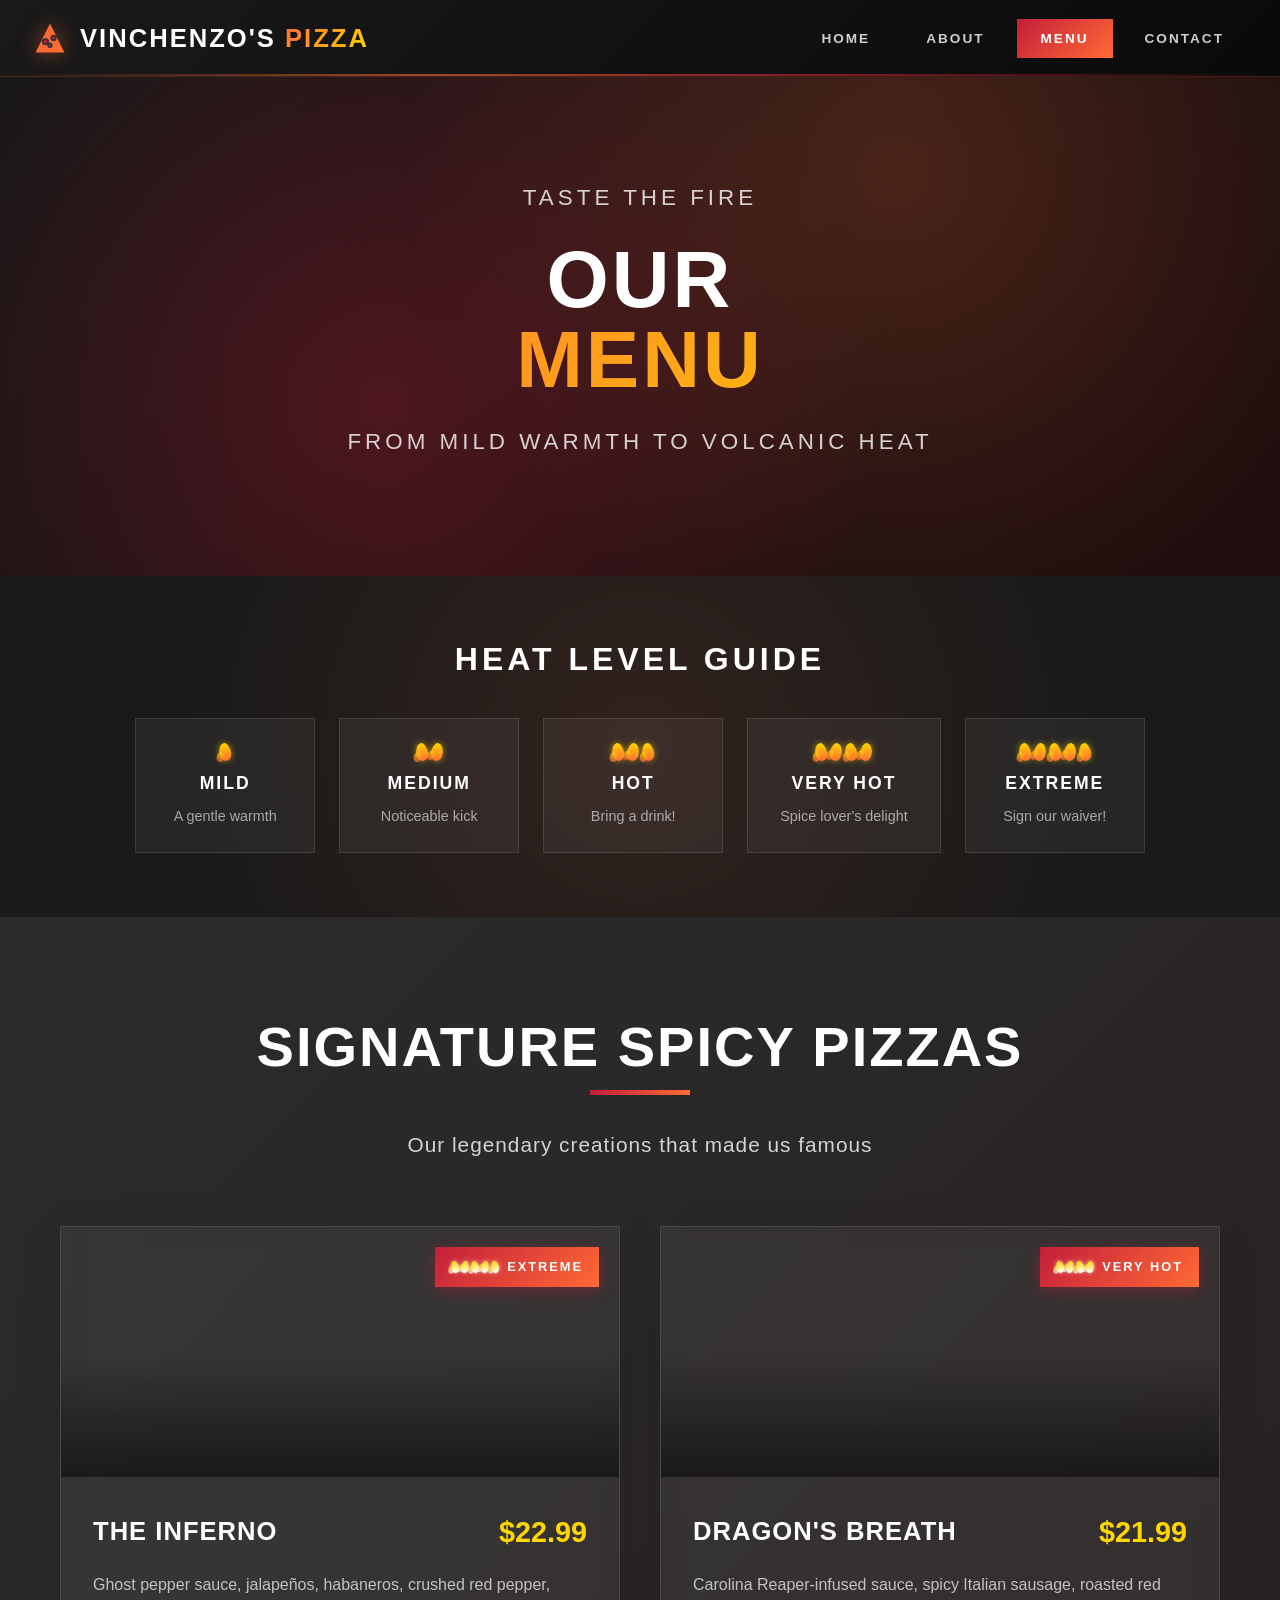
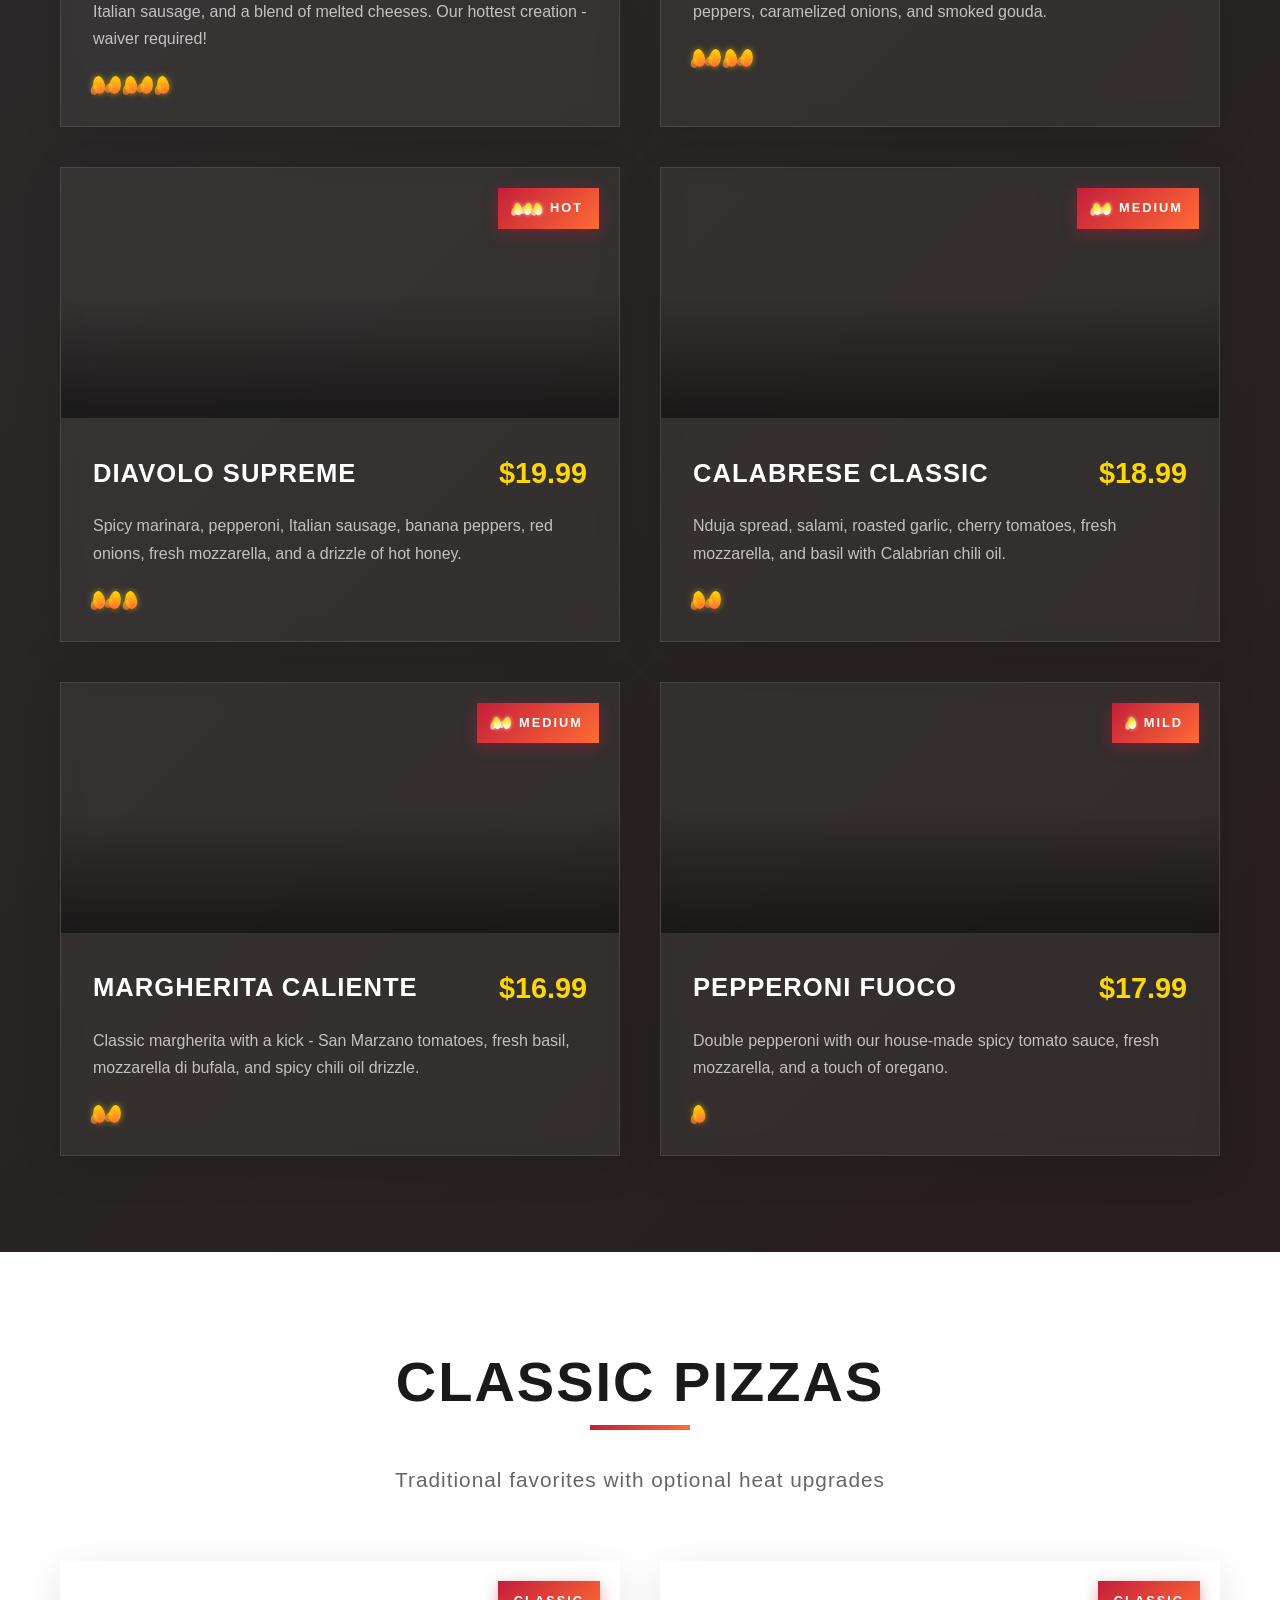
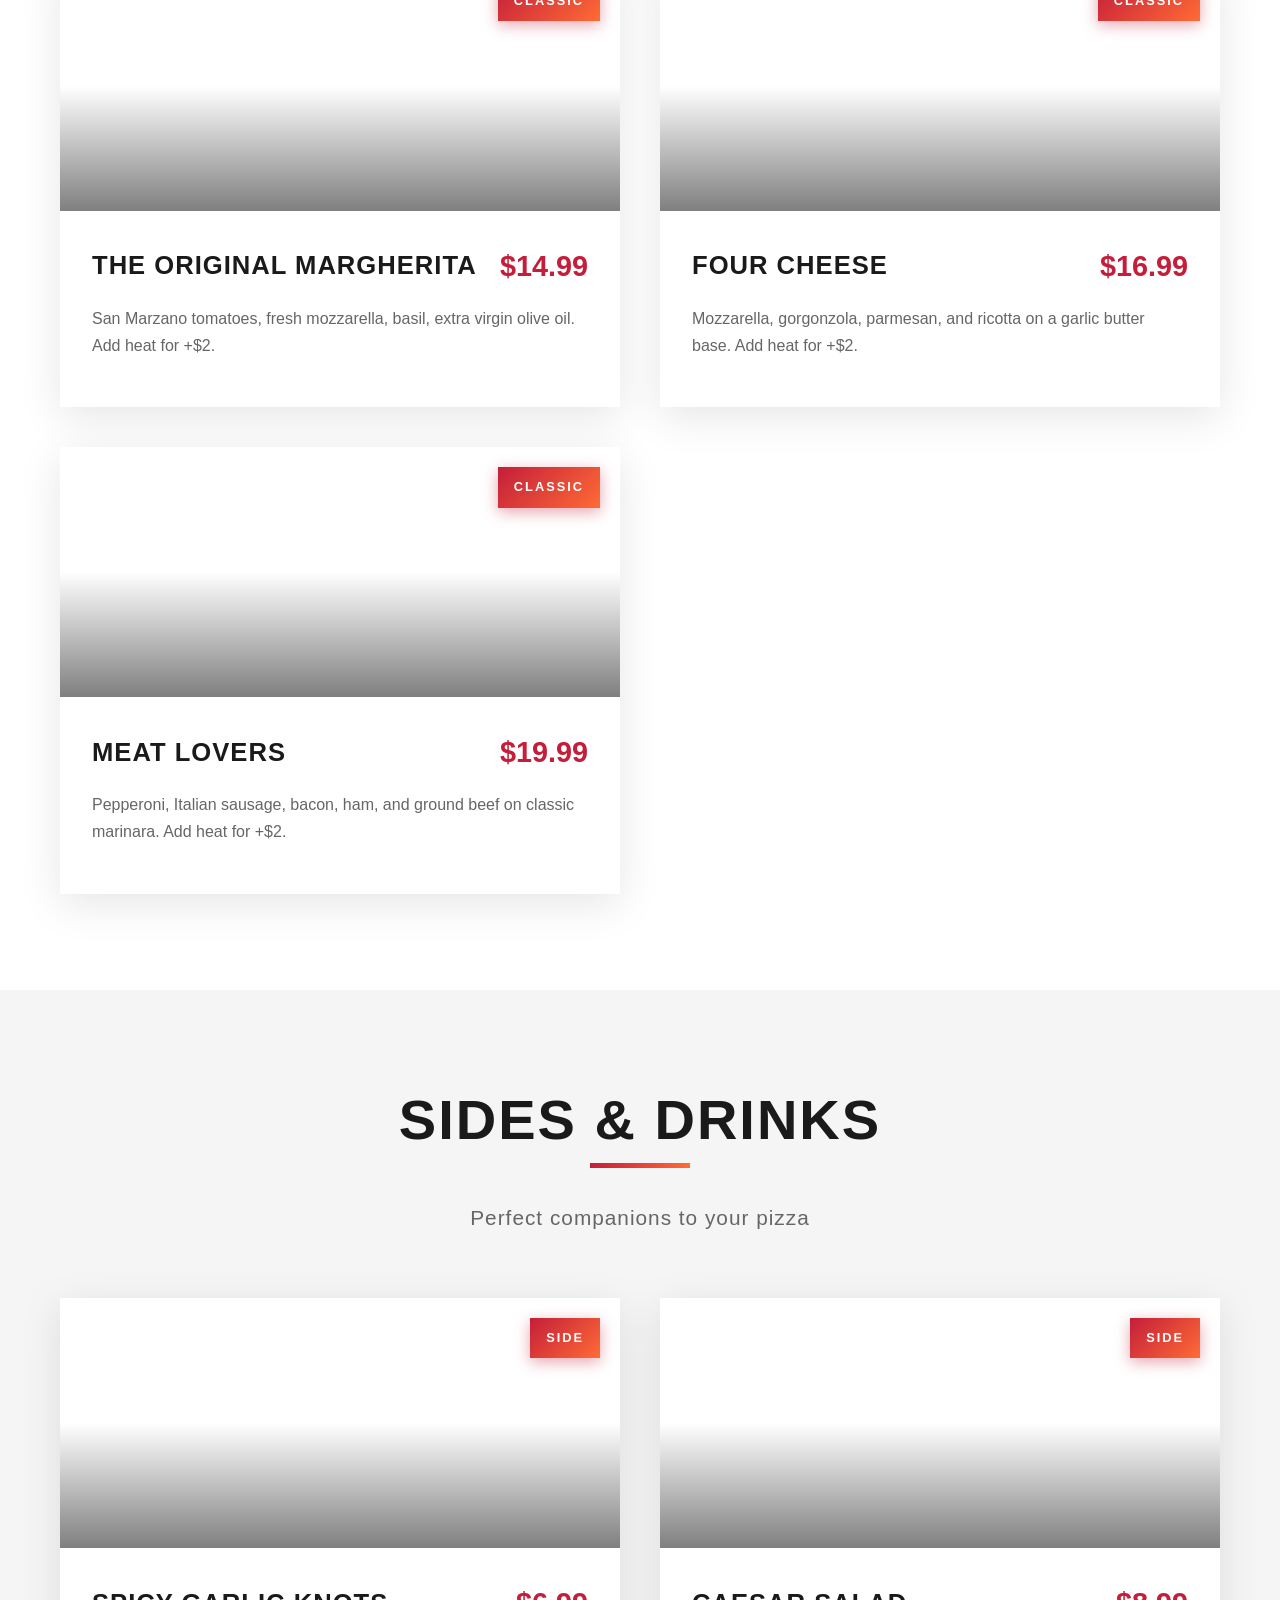
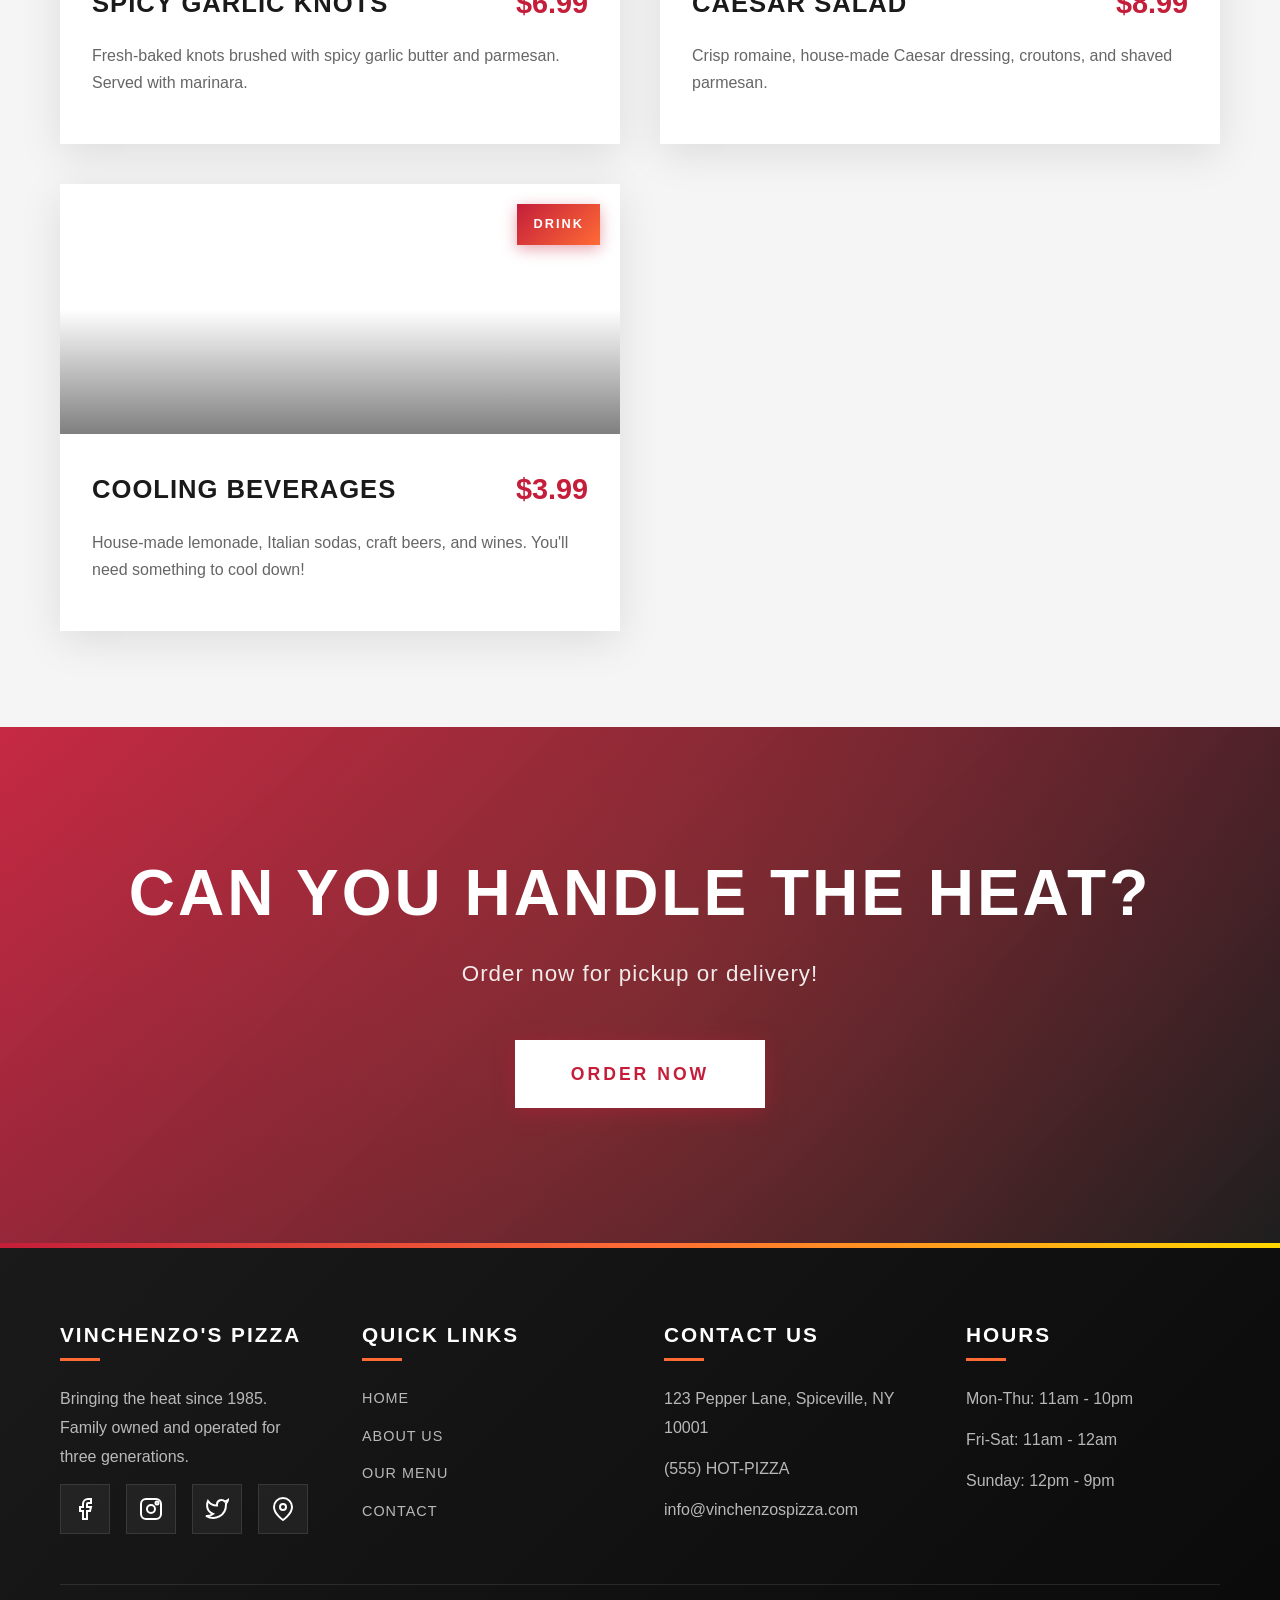
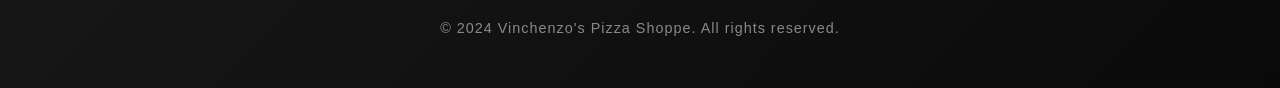
==== menu.html @ 2d09b17f "Add AI-generated images and complete pizza shop website - Add hero.jpg (wood-fired oven scene) as he" ====
<!DOCTYPE html>
<html lang="en">
<head>
  <meta charset="UTF-8">
  <meta name="viewport" content="width=device-width, initial-scale=1.0">
  <meta name="description" content="Explore Vinchenzo's Pizza Shoppe menu - From mild heat to extreme fire, find your perfect spicy pizza.">
  <title>Our Menu | Vinchenzo's Pizza Shoppe</title>
  <link rel="stylesheet" href="styles.css">
</head>
<body>
  <!-- Header -->
  <header>
    <nav>
      <a href="index.html" class="logo">
        <svg class="logo-icon" viewBox="0 0 40 40" fill="none" stroke="currentColor" stroke-width="2">
          <path d="M20 4 L36 36 H4 Z" fill="#ff6b35" stroke="none"/>
          <circle cx="15" cy="24" r="3" fill="#c41e3a"/>
          <circle cx="24" cy="20" r="2.5" fill="#c41e3a"/>
          <circle cx="20" cy="28" r="2" fill="#c41e3a"/>
        </svg>
        <h1>Vinchenzo's <span>Pizza</span></h1>
      </a>
      <ul class="nav-links">
        <li><a href="index.html">Home</a></li>
        <li><a href="about.html">About</a></li>
        <li><a href="menu.html" class="active">Menu</a></li>
        <li><a href="contact.html">Contact</a></li>
      </ul>
      <button class="mobile-menu-btn" onclick="toggleMenu()">
        <span></span>
        <span></span>
        <span></span>
      </button>
    </nav>
  </header>

  <!-- Page Header -->
  <section class="page-header">
    <!-- Floating Embers -->
    <div class="embers">
      <div class="ember"></div>
      <div class="ember"></div>
      <div class="ember"></div>
      <div class="ember"></div>
      <div class="ember"></div>
      <div class="ember"></div>
    </div>
    <div class="container">
      <p class="page-header-eyebrow">Taste The Fire</p>
      <h1>OUR <span>MENU</span></h1>
      <p>From mild warmth to volcanic heat</p>
    </div>
  </section>

  <!-- Heat Level Guide -->
  <section class="heat-guide">
    <div class="container">
      <div class="heat-guide-content">
        <h2>HEAT LEVEL GUIDE</h2>
        <div class="heat-levels">
          <div class="heat-level-item">
            <span class="heat-dots"><span class="heat-dot"></span></span>
            <span class="heat-name">Mild</span>
            <span class="heat-desc">A gentle warmth</span>
          </div>
          <div class="heat-level-item">
            <span class="heat-dots"><span class="heat-dot"></span><span class="heat-dot"></span></span>
            <span class="heat-name">Medium</span>
            <span class="heat-desc">Noticeable kick</span>
          </div>
          <div class="heat-level-item">
            <span class="heat-dots"><span class="heat-dot"></span><span class="heat-dot"></span><span class="heat-dot"></span></span>
            <span class="heat-name">Hot</span>
            <span class="heat-desc">Bring a drink!</span>
          </div>
          <div class="heat-level-item">
            <span class="heat-dots"><span class="heat-dot"></span><span class="heat-dot"></span><span class="heat-dot"></span><span class="heat-dot"></span></span>
            <span class="heat-name">Very Hot</span>
            <span class="heat-desc">Spice lover's delight</span>
          </div>
          <div class="heat-level-item">
            <span class="heat-dots"><span class="heat-dot"></span><span class="heat-dot"></span><span class="heat-dot"></span><span class="heat-dot"></span><span class="heat-dot"></span></span>
            <span class="heat-name">Extreme</span>
            <span class="heat-desc">Sign our waiver!</span>
          </div>
        </div>
      </div>
    </div>
  </section>

  <!-- Signature Pizzas -->
  <section class="menu menu-featured">
    <div class="container">
      <div class="section-title">
        <h2>Signature Spicy Pizzas</h2>
        <p>Our legendary creations that made us famous</p>
      </div>
      <div class="menu-grid">
        <div class="menu-item">
          <div class="menu-item-image" style="background-image: url('https://images.unsplash.com/photo-1628840042765-356cda07504e?w=600');">
            <span class="spice-level"><span class="heat-dots"><span class="heat-dot"></span><span class="heat-dot"></span><span class="heat-dot"></span><span class="heat-dot"></span><span class="heat-dot"></span></span> Extreme</span>
          </div>
          <div class="menu-item-content">
            <div class="menu-item-header">
              <h3>The Inferno</h3>
              <span class="price">$22.99</span>
            </div>
            <p>Ghost pepper sauce, jalapeños, habaneros, crushed red pepper, Italian sausage, and a blend of melted cheeses. Our hottest creation - waiver required!</p>
            <div class="heat-indicator">
              <span class="heat-dots"><span class="heat-dot"></span><span class="heat-dot"></span><span class="heat-dot"></span><span class="heat-dot"></span><span class="heat-dot"></span></span>
            </div>
          </div>
        </div>

        <div class="menu-item">
          <div class="menu-item-image" style="background-image: url('https://images.unsplash.com/photo-1595854341625-f33ee10dbf94?w=600');">
            <span class="spice-level"><span class="heat-dots"><span class="heat-dot"></span><span class="heat-dot"></span><span class="heat-dot"></span><span class="heat-dot"></span></span> Very Hot</span>
          </div>
          <div class="menu-item-content">
            <div class="menu-item-header">
              <h3>Dragon's Breath</h3>
              <span class="price">$21.99</span>
            </div>
            <p>Carolina Reaper-infused sauce, spicy Italian sausage, roasted red peppers, caramelized onions, and smoked gouda.</p>
            <div class="heat-indicator">
              <span class="heat-dots"><span class="heat-dot"></span><span class="heat-dot"></span><span class="heat-dot"></span><span class="heat-dot"></span></span>
            </div>
          </div>
        </div>

        <div class="menu-item">
          <div class="menu-item-image" style="background-image: url('https://images.unsplash.com/photo-1574071318508-1cdbab80d002?w=600');">
            <span class="spice-level"><span class="heat-dots"><span class="heat-dot"></span><span class="heat-dot"></span><span class="heat-dot"></span></span> Hot</span>
          </div>
          <div class="menu-item-content">
            <div class="menu-item-header">
              <h3>Diavolo Supreme</h3>
              <span class="price">$19.99</span>
            </div>
            <p>Spicy marinara, pepperoni, Italian sausage, banana peppers, red onions, fresh mozzarella, and a drizzle of hot honey.</p>
            <div class="heat-indicator">
              <span class="heat-dots"><span class="heat-dot"></span><span class="heat-dot"></span><span class="heat-dot"></span></span>
            </div>
          </div>
        </div>

        <div class="menu-item">
          <div class="menu-item-image" style="background-image: url('https://images.unsplash.com/photo-1565299624946-b28f40a0ae38?w=600');">
            <span class="spice-level"><span class="heat-dots"><span class="heat-dot"></span><span class="heat-dot"></span></span> Medium</span>
          </div>
          <div class="menu-item-content">
            <div class="menu-item-header">
              <h3>Calabrese Classic</h3>
              <span class="price">$18.99</span>
            </div>
            <p>Nduja spread, salami, roasted garlic, cherry tomatoes, fresh mozzarella, and basil with Calabrian chili oil.</p>
            <div class="heat-indicator">
              <span class="heat-dots"><span class="heat-dot"></span><span class="heat-dot"></span></span>
            </div>
          </div>
        </div>

        <div class="menu-item">
          <div class="menu-item-image" style="background-image: url('https://images.unsplash.com/photo-1593560708920-61dd98c46a4e?w=600');">
            <span class="spice-level"><span class="heat-dots"><span class="heat-dot"></span><span class="heat-dot"></span></span> Medium</span>
          </div>
          <div class="menu-item-content">
            <div class="menu-item-header">
              <h3>Margherita Caliente</h3>
              <span class="price">$16.99</span>
            </div>
            <p>Classic margherita with a kick - San Marzano tomatoes, fresh basil, mozzarella di bufala, and spicy chili oil drizzle.</p>
            <div class="heat-indicator">
              <span class="heat-dots"><span class="heat-dot"></span><span class="heat-dot"></span></span>
            </div>
          </div>
        </div>

        <div class="menu-item">
          <div class="menu-item-image" style="background-image: url('https://images.unsplash.com/photo-1604382354936-07c5d9983bd3?w=600');">
            <span class="spice-level"><span class="heat-dots"><span class="heat-dot"></span></span> Mild</span>
          </div>
          <div class="menu-item-content">
            <div class="menu-item-header">
              <h3>Pepperoni Fuoco</h3>
              <span class="price">$17.99</span>
            </div>
            <p>Double pepperoni with our house-made spicy tomato sauce, fresh mozzarella, and a touch of oregano.</p>
            <div class="heat-indicator">
              <span class="heat-dots"><span class="heat-dot"></span></span>
            </div>
          </div>
        </div>
      </div>
    </div>
  </section>

  <!-- Classic Pizzas -->
  <section class="menu" style="background: white;">
    <div class="container">
      <div class="section-title">
        <h2>Classic Pizzas</h2>
        <p>Traditional favorites with optional heat upgrades</p>
      </div>
      <div class="menu-grid">
        <div class="menu-item">
          <div class="menu-item-image" style="background-image: url('https://images.unsplash.com/photo-1571407970349-bc81e7e96d47?w=600');">
            <span class="spice-level">Classic</span>
          </div>
          <div class="menu-item-content">
            <div class="menu-item-header">
              <h3>The Original Margherita</h3>
              <span class="price">$14.99</span>
            </div>
            <p>San Marzano tomatoes, fresh mozzarella, basil, extra virgin olive oil. Add heat for +$2.</p>
          </div>
        </div>

        <div class="menu-item">
          <div class="menu-item-image" style="background-image: url('https://images.unsplash.com/photo-1513104890138-7c749659a591?w=600');">
            <span class="spice-level">Classic</span>
          </div>
          <div class="menu-item-content">
            <div class="menu-item-header">
              <h3>Four Cheese</h3>
              <span class="price">$16.99</span>
            </div>
            <p>Mozzarella, gorgonzola, parmesan, and ricotta on a garlic butter base. Add heat for +$2.</p>
          </div>
        </div>

        <div class="menu-item">
          <div class="menu-item-image" style="background-image: url('https://images.unsplash.com/photo-1544982503-9f984c14501a?w=600');">
            <span class="spice-level">Classic</span>
          </div>
          <div class="menu-item-content">
            <div class="menu-item-header">
              <h3>Meat Lovers</h3>
              <span class="price">$19.99</span>
            </div>
            <p>Pepperoni, Italian sausage, bacon, ham, and ground beef on classic marinara. Add heat for +$2.</p>
          </div>
        </div>
      </div>
    </div>
  </section>

  <!-- Sides & Drinks -->
  <section class="menu">
    <div class="container">
      <div class="section-title">
        <h2>Sides & Drinks</h2>
        <p>Perfect companions to your pizza</p>
      </div>
      <div class="menu-grid">
        <div class="menu-item">
          <div class="menu-item-image" style="background-image: url('https://images.unsplash.com/photo-1573821663912-6df460f9c684?w=600');">
            <span class="spice-level">Side</span>
          </div>
          <div class="menu-item-content">
            <div class="menu-item-header">
              <h3>Spicy Garlic Knots</h3>
              <span class="price">$6.99</span>
            </div>
            <p>Fresh-baked knots brushed with spicy garlic butter and parmesan. Served with marinara.</p>
          </div>
        </div>

        <div class="menu-item">
          <div class="menu-item-image" style="background-image: url('https://images.unsplash.com/photo-1550304943-4f24f54ddde9?w=600');">
            <span class="spice-level">Side</span>
          </div>
          <div class="menu-item-content">
            <div class="menu-item-header">
              <h3>Caesar Salad</h3>
              <span class="price">$8.99</span>
            </div>
            <p>Crisp romaine, house-made Caesar dressing, croutons, and shaved parmesan.</p>
          </div>
        </div>

        <div class="menu-item">
          <div class="menu-item-image" style="background-image: url('https://images.unsplash.com/photo-1558642452-9d2a7deb7f62?w=600');">
            <span class="spice-level">Drink</span>
          </div>
          <div class="menu-item-content">
            <div class="menu-item-header">
              <h3>Cooling Beverages</h3>
              <span class="price">$3.99</span>
            </div>
            <p>House-made lemonade, Italian sodas, craft beers, and wines. You'll need something to cool down!</p>
          </div>
        </div>
      </div>
    </div>
  </section>

  <!-- CTA Section -->
  <section class="cta">
    <div class="container">
      <h2>Can You Handle the Heat?</h2>
      <p>Order now for pickup or delivery!</p>
      <a href="contact.html" class="btn btn-primary">Order Now</a>
    </div>
  </section>

  <!-- Footer -->
  <footer>
    <div class="container">
      <div class="footer-content">
        <div class="footer-section">
          <h3>Vinchenzo's Pizza</h3>
          <p>Bringing the heat since 1985. Family owned and operated for three generations.</p>
          <div class="social-links">
            <a href="#"><svg class="social-icon" viewBox="0 0 24 24"><path d="M18 2h-3a5 5 0 0 0-5 5v3H7v4h3v8h4v-8h3l1-4h-4V7a1 1 0 0 1 1-1h3z"/></svg></a>
            <a href="#"><svg class="social-icon" viewBox="0 0 24 24"><rect x="2" y="2" width="20" height="20" rx="5"/><circle cx="12" cy="12" r="4"/><circle cx="18" cy="6" r="1.5"/></svg></a>
            <a href="#"><svg class="social-icon" viewBox="0 0 24 24"><path d="M23 3a10.9 10.9 0 0 1-3.14 1.53 4.48 4.48 0 0 0-7.86 3v1A10.66 10.66 0 0 1 3 4s-4 9 5 13a11.64 11.64 0 0 1-7 2c9 5 20 0 20-11.5 0-.28-.03-.56-.08-.83A7.72 7.72 0 0 0 23 3z"/></svg></a>
            <a href="#"><svg class="social-icon" viewBox="0 0 24 24"><path d="M21 10c0 7-9 13-9 13s-9-6-9-13a9 9 0 0 1 18 0z"/><circle cx="12" cy="10" r="3"/></svg></a>
          </div>
        </div>
        <div class="footer-section">
          <h3>Quick Links</h3>
          <ul class="footer-links">
            <li><a href="index.html">Home</a></li>
            <li><a href="about.html">About Us</a></li>
            <li><a href="menu.html">Our Menu</a></li>
            <li><a href="contact.html">Contact</a></li>
          </ul>
        </div>
        <div class="footer-section">
          <h3>Contact Us</h3>
          <p>123 Pepper Lane, Spiceville, NY 10001</p>
          <p>(555) HOT-PIZZA</p>
          <p>info@vinchenzospizza.com</p>
        </div>
        <div class="footer-section">
          <h3>Hours</h3>
          <p>Mon-Thu: 11am - 10pm</p>
          <p>Fri-Sat: 11am - 12am</p>
          <p>Sunday: 12pm - 9pm</p>
        </div>
      </div>
      <div class="footer-bottom">
        <p>&copy; 2024 Vinchenzo's Pizza Shoppe. All rights reserved.</p>
      </div>
    </div>
  </footer>

  <script>
    function toggleMenu() {
      document.querySelector('.nav-links').classList.toggle('active');
    }
  </script>
</body>
</html>
---- styles.css ----
/* CSS Variables */
:root {
  --primary-color: #c41e3a;
  --primary-dark: #9a1830;
  --secondary-color: #ff6b35;
  --accent-color: #ffd700;
  --dark-color: #1a1a1a;
  --light-color: #f5f5f5;
  --text-color: #333;
  --text-light: #666;
  --white: #ffffff;
  --shadow: 0 4px 6px rgba(0, 0, 0, 0.1);
  --shadow-lg: 0 10px 25px rgba(0, 0, 0, 0.15);
  --transition: all 0.3s ease;
}

/* ===== ICON SYSTEM ===== */
.icon {
  display: inline-flex;
  align-items: center;
  justify-content: center;
  flex-shrink: 0;
}

/* Chili Pepper Icon */
.icon-pepper {
  width: 20px;
  height: 20px;
  position: relative;
}

.icon-pepper::before {
  content: '';
  position: absolute;
  width: 14px;
  height: 18px;
  background: var(--primary-color);
  border-radius: 50% 50% 50% 50% / 60% 60% 40% 40%;
  transform: rotate(-30deg);
  top: 2px;
  left: 2px;
}

.icon-pepper::after {
  content: '';
  position: absolute;
  width: 6px;
  height: 8px;
  background: #2d5a27;
  border-radius: 2px 2px 0 0;
  top: -2px;
  left: 8px;
  transform: rotate(-10deg);
}

/* Heat Level Indicators - Flame Style */
.heat-dots {
  display: inline-flex;
  gap: 3px;
  align-items: flex-end;
}

.heat-dot {
  width: 10px;
  height: 14px;
  position: relative;
  background: linear-gradient(to top, #ff6b35 0%, #ffd700 100%);
  border-radius: 50% 50% 50% 50% / 60% 60% 40% 40%;
  transform: rotate(-10deg);
  box-shadow: 0 0 6px rgba(255, 215, 0, 0.6);
}

.heat-dot::before {
  content: '';
  position: absolute;
  bottom: 0;
  left: -3px;
  width: 7px;
  height: 10px;
  background: linear-gradient(to top, #ff6b35 0%, #ffd700 100%);
  border-radius: 50% 50% 50% 50% / 60% 60% 40% 40%;
  transform: rotate(15deg);
  opacity: 0.7;
}

.heat-dot:nth-child(even) {
  transform: rotate(10deg);
}

.heat-dot.inactive {
  background: rgba(255, 255, 255, 0.2);
  box-shadow: none;
}

.heat-dot.inactive::before {
  display: none;
}

/* Pizza Icon */
.icon-pizza {
  width: 40px;
  height: 40px;
  position: relative;
}

.icon-pizza::before {
  content: '';
  position: absolute;
  width: 0;
  height: 0;
  border-left: 18px solid transparent;
  border-right: 18px solid transparent;
  border-bottom: 32px solid var(--secondary-color);
  top: 4px;
  left: 2px;
}

.icon-pizza::after {
  content: '';
  position: absolute;
  width: 8px;
  height: 8px;
  background: var(--primary-color);
  border-radius: 50%;
  top: 18px;
  left: 16px;
}

/* Feature Icons - Minimal Squares */
.icon-box {
  width: 60px;
  height: 60px;
  display: flex;
  align-items: center;
  justify-content: center;
  background: linear-gradient(135deg, var(--primary-color), var(--secondary-color));
  margin: 0 auto 1.5rem;
}

.icon-box svg {
  width: 30px;
  height: 30px;
  stroke: white;
  stroke-width: 2;
  fill: none;
}

/* Social Icons */
.social-icon {
  width: 24px;
  height: 24px;
  stroke: currentColor;
  stroke-width: 2;
  fill: none;
}

/* Contact Icons */
.contact-icon-box {
  width: 50px;
  height: 50px;
  background: linear-gradient(135deg, var(--primary-color), var(--secondary-color));
  display: flex;
  align-items: center;
  justify-content: center;
  flex-shrink: 0;
}

.contact-icon-box svg {
  width: 24px;
  height: 24px;
  stroke: white;
  stroke-width: 2;
  fill: none;
}

/* Team Photo Placeholder */
.team-icon {
  width: 100%;
  height: 100%;
  display: flex;
  align-items: center;
  justify-content: center;
}

.team-icon svg {
  width: 60px;
  height: 60px;
  stroke: white;
  stroke-width: 1.5;
  fill: none;
}

/* Reset & Base Styles */
* {
  margin: 0;
  padding: 0;
  box-sizing: border-box;
}

html {
  scroll-behavior: smooth;
}

body {
  font-family: 'Segoe UI', Tahoma, Geneva, Verdana, sans-serif;
  line-height: 1.6;
  color: var(--text-color);
  background-color: var(--light-color);
}

a {
  text-decoration: none;
  color: inherit;
}

ul {
  list-style: none;
}

img {
  max-width: 100%;
  height: auto;
}

/* Typography */
h1, h2, h3, h4 {
  font-weight: 700;
  line-height: 1.2;
  margin-bottom: 1rem;
}

h1 {
  font-size: 3rem;
}

h2 {
  font-size: 2.5rem;
}

h3 {
  font-size: 1.5rem;
}

p {
  margin-bottom: 1rem;
}

/* Container */
.container {
  max-width: 1200px;
  margin: 0 auto;
  padding: 0 20px;
}

/* Header & Navigation */
header {
  background: linear-gradient(135deg, rgba(26, 26, 26, 0.98) 0%, rgba(10, 10, 10, 0.98) 100%);
  backdrop-filter: blur(10px);
  position: fixed;
  width: 100%;
  top: 0;
  z-index: 1000;
  border-bottom: 1px solid rgba(255, 107, 53, 0.2);
}

header::after {
  content: '';
  position: absolute;
  bottom: 0;
  left: 0;
  right: 0;
  height: 2px;
  background: linear-gradient(90deg, transparent, var(--secondary-color), var(--primary-color), transparent);
  opacity: 0.6;
}

nav {
  display: flex;
  justify-content: space-between;
  align-items: center;
  padding: 1.25rem 2rem;
  max-width: 1400px;
  margin: 0 auto;
}

.logo {
  display: flex;
  align-items: center;
  gap: 12px;
  transition: transform 0.3s ease;
}

.logo:hover {
  transform: scale(1.02);
}

.logo-icon {
  width: 36px;
  height: 36px;
  filter: drop-shadow(0 0 10px rgba(255, 107, 53, 0.5));
}

.logo h1 {
  font-size: 1.6rem;
  color: var(--white);
  margin: 0;
  font-weight: 900;
  text-transform: uppercase;
  letter-spacing: 2px;
}

.logo span {
  background: linear-gradient(135deg, var(--secondary-color), var(--accent-color));
  -webkit-background-clip: text;
  -webkit-text-fill-color: transparent;
  background-clip: text;
}

.nav-links {
  display: flex;
  gap: 0.5rem;
}

.nav-links a {
  color: rgba(255, 255, 255, 0.8);
  font-weight: 700;
  padding: 0.75rem 1.5rem;
  border-radius: 0;
  transition: all 0.3s ease;
  text-transform: uppercase;
  letter-spacing: 2px;
  font-size: 0.85rem;
  position: relative;
}

.nav-links a::after {
  content: '';
  position: absolute;
  bottom: 0;
  left: 50%;
  width: 0;
  height: 2px;
  background: linear-gradient(90deg, var(--primary-color), var(--secondary-color));
  transition: all 0.3s ease;
  transform: translateX(-50%);
}

.nav-links a:hover {
  color: var(--white);
}

.nav-links a:hover::after {
  width: 80%;
}

.nav-links a.active {
  color: var(--white);
  background: linear-gradient(135deg, var(--primary-color), var(--secondary-color));
}

.nav-links a.active::after {
  display: none;
}

.mobile-menu-btn {
  display: none;
  flex-direction: column;
  gap: 6px;
  background: none;
  border: none;
  cursor: pointer;
  padding: 8px;
  transition: transform 0.3s ease;
}

.mobile-menu-btn:hover {
  transform: scale(1.1);
}

.mobile-menu-btn span {
  width: 28px;
  height: 3px;
  background: linear-gradient(90deg, var(--white), var(--secondary-color));
  border-radius: 3px;
  transition: var(--transition);
}

/* Hero Section */
.hero {
  background: linear-gradient(135deg, rgba(0, 0, 0, 0.55) 0%, rgba(20, 0, 0, 0.65) 100%),
    url('public/images/hero.jpg') center/cover fixed;
  min-height: 100vh;
  display: flex;
  align-items: center;
  justify-content: center;
  text-align: center;
  color: var(--white);
  padding-top: 80px;
  overflow: hidden;
  position: relative;
}

.hero::before {
  content: '';
  position: absolute;
  top: 0;
  left: 0;
  right: 0;
  bottom: 0;
  background:
    radial-gradient(circle at 20% 80%, rgba(196, 30, 58, 0.3) 0%, transparent 50%),
    radial-gradient(circle at 80% 20%, rgba(255, 107, 53, 0.2) 0%, transparent 50%),
    radial-gradient(circle at 50% 50%, rgba(255, 215, 0, 0.1) 0%, transparent 60%);
  z-index: 0;
  animation: ambientGlow 8s ease-in-out infinite;
}

@keyframes ambientGlow {
  0%, 100% { opacity: 0.6; }
  50% { opacity: 1; }
}

.hero-content {
  max-width: 1000px;
  padding: 2rem;
  position: relative;
  z-index: 2;
}

.hero-eyebrow {
  font-size: 1rem;
  letter-spacing: 6px;
  text-transform: uppercase;
  color: var(--secondary-color);
  margin-bottom: 2rem;
  font-weight: 500;
  animation: fadeInUp 1s ease-out;
}

.hero h1 {
  font-size: 7rem;
  font-weight: 900;
  line-height: 0.95;
  margin-bottom: 1.5rem;
  text-transform: uppercase;
  letter-spacing: -3px;
  animation: heroTitleIn 1.2s ease-out;
}

.hero h1 .highlight {
  display: block;
  background: linear-gradient(135deg, #ff6b35 0%, #ffd700 50%, #ff6b35 100%);
  background-size: 200% auto;
  -webkit-background-clip: text;
  -webkit-text-fill-color: transparent;
  background-clip: text;
  animation: shimmer 3s linear infinite;
}

@keyframes shimmer {
  0% { background-position: 0% center; }
  100% { background-position: 200% center; }
}

@keyframes heroTitleIn {
  0% {
    opacity: 0;
    transform: translateY(60px) scale(0.9);
  }
  100% {
    opacity: 1;
    transform: translateY(0) scale(1);
  }
}

@keyframes fadeInUp {
  0% {
    opacity: 0;
    transform: translateY(30px);
  }
  100% {
    opacity: 1;
    transform: translateY(0);
  }
}

.hero .tagline {
  font-size: 1.8rem;
  font-weight: 700;
  letter-spacing: 8px;
  text-transform: uppercase;
  margin-bottom: 1.5rem;
  color: var(--white);
  animation: fadeInUp 1s ease-out 0.3s both;
}

.hero-description {
  font-size: 1.4rem;
  margin-bottom: 3rem;
  color: rgba(255, 255, 255, 0.8);
  font-weight: 300;
  animation: fadeInUp 1s ease-out 0.5s both;
}

.hero-buttons {
  display: flex;
  gap: 1.5rem;
  justify-content: center;
  flex-wrap: wrap;
  animation: fadeInUp 1s ease-out 0.7s both;
}

.btn-large {
  padding: 1.25rem 3rem;
  font-size: 1.1rem;
}

/* Scroll Indicator */
.scroll-indicator {
  position: absolute;
  bottom: 40px;
  left: 50%;
  transform: translateX(-50%);
  animation: fadeInUp 1s ease-out 1s both;
}

.scroll-indicator span {
  display: block;
  width: 30px;
  height: 50px;
  border: 2px solid rgba(255, 255, 255, 0.5);
  border-radius: 25px;
  position: relative;
}

.scroll-indicator span::before {
  content: '';
  position: absolute;
  top: 8px;
  left: 50%;
  transform: translateX(-50%);
  width: 6px;
  height: 6px;
  background: var(--secondary-color);
  border-radius: 50%;
  animation: scrollBounce 2s ease-in-out infinite;
}

@keyframes scrollBounce {
  0%, 100% { top: 8px; opacity: 1; }
  50% { top: 25px; opacity: 0.5; }
}

/* Fire Glow Background */
.fire-glow {
  position: absolute;
  top: 50%;
  left: 50%;
  transform: translate(-50%, -50%);
  width: 1200px;
  height: 600px;
  background: radial-gradient(ellipse at center,
    rgba(255, 107, 53, 0.15) 0%,
    rgba(196, 30, 58, 0.1) 40%,
    transparent 70%);
  animation: pulseGlow 4s ease-in-out infinite;
  z-index: 0;
  pointer-events: none;
}

@keyframes pulseGlow {
  0%, 100% {
    transform: translate(-50%, -50%) scale(1);
    opacity: 0.5;
  }
  50% {
    transform: translate(-50%, -50%) scale(1.15);
    opacity: 0.8;
  }
}

/* Ember Particles */
.embers {
  position: absolute;
  top: 0;
  left: 0;
  width: 100%;
  height: 100%;
  overflow: hidden;
  z-index: 1;
  pointer-events: none;
}

.ember {
  position: absolute;
  width: 8px;
  height: 8px;
  background: radial-gradient(circle, #ffd700 0%, #ff6b35 60%, transparent 100%);
  border-radius: 50%;
  animation: rise 5s ease-out infinite;
  opacity: 0;
  box-shadow: 0 0 10px rgba(255, 107, 53, 0.8), 0 0 20px rgba(255, 215, 0, 0.4);
}

.ember:nth-child(1) { left: 10%; animation-delay: 0s; width: 6px; height: 6px; }
.ember:nth-child(2) { left: 20%; animation-delay: 0.7s; width: 10px; height: 10px; }
.ember:nth-child(3) { left: 35%; animation-delay: 1.2s; width: 5px; height: 5px; }
.ember:nth-child(4) { left: 50%; animation-delay: 0.3s; width: 12px; height: 12px; }
.ember:nth-child(5) { left: 65%; animation-delay: 1.8s; width: 7px; height: 7px; }
.ember:nth-child(6) { left: 75%; animation-delay: 0.5s; width: 9px; height: 9px; }
.ember:nth-child(7) { left: 85%; animation-delay: 2.2s; width: 6px; height: 6px; }
.ember:nth-child(8) { left: 15%; animation-delay: 1.5s; width: 11px; height: 11px; }
.ember:nth-child(9) { left: 45%; animation-delay: 2.5s; width: 8px; height: 8px; }
.ember:nth-child(10) { left: 90%; animation-delay: 0.9s; width: 7px; height: 7px; }

@keyframes rise {
  0% {
    bottom: -5%;
    opacity: 0;
    transform: translateX(0) rotate(0deg);
  }
  15% {
    opacity: 1;
  }
  70% {
    opacity: 0.6;
  }
  100% {
    bottom: 100%;
    opacity: 0;
    transform: translateX(50px) rotate(360deg);
  }
}

.hero p {
  font-size: 1.2rem;
  margin-bottom: 2rem;
}

/* Buttons */
.btn {
  display: inline-block;
  padding: 1rem 2.5rem;
  border-radius: 0;
  font-weight: 700;
  text-transform: uppercase;
  letter-spacing: 3px;
  transition: all 0.4s cubic-bezier(0.175, 0.885, 0.32, 1.275);
  cursor: pointer;
  border: none;
  position: relative;
  overflow: hidden;
}

.btn::before {
  content: '';
  position: absolute;
  top: 0;
  left: -100%;
  width: 100%;
  height: 100%;
  background: linear-gradient(90deg, transparent, rgba(255, 255, 255, 0.2), transparent);
  transition: left 0.5s ease;
}

.btn:hover::before {
  left: 100%;
}

.btn-primary {
  background: linear-gradient(135deg, var(--primary-color) 0%, var(--secondary-color) 100%);
  color: var(--white);
  box-shadow: 0 4px 20px rgba(196, 30, 58, 0.4);
}

.btn-primary:hover {
  transform: translateY(-5px) scale(1.02);
  box-shadow: 0 8px 30px rgba(196, 30, 58, 0.6);
}

.btn-secondary {
  background: transparent;
  color: var(--white);
  border: 3px solid var(--white);
}

.btn-secondary:hover {
  background: var(--white);
  color: var(--dark-color);
  transform: translateY(-5px) scale(1.02);
  box-shadow: 0 8px 30px rgba(255, 255, 255, 0.3);
}

/* Page Header */
.page-header {
  background: linear-gradient(135deg, rgba(0, 0, 0, 0.9) 0%, rgba(20, 0, 0, 0.95) 100%),
    url('https://images.unsplash.com/photo-1574071318508-1cdbab80d002?w=1920') center/cover fixed;
  padding: 180px 0 100px;
  text-align: center;
  color: var(--white);
  position: relative;
  overflow: hidden;
}

.page-header::before {
  content: '';
  position: absolute;
  top: 0;
  left: 0;
  right: 0;
  bottom: 0;
  background:
    radial-gradient(circle at 30% 70%, rgba(196, 30, 58, 0.3) 0%, transparent 50%),
    radial-gradient(circle at 70% 30%, rgba(255, 107, 53, 0.2) 0%, transparent 50%);
  z-index: 0;
}

.page-header .container {
  position: relative;
  z-index: 1;
}

.page-header-eyebrow {
  font-size: 0.9rem;
  letter-spacing: 6px;
  text-transform: uppercase;
  color: var(--secondary-color);
  margin-bottom: 1.5rem;
  font-weight: 600;
}

.page-header h1 {
  font-size: 5rem;
  font-weight: 900;
  margin-bottom: 1.5rem;
  text-transform: uppercase;
  letter-spacing: 3px;
  line-height: 1;
}

.page-header h1 span {
  display: block;
  background: linear-gradient(135deg, #ff6b35 0%, #ffd700 50%, #ff6b35 100%);
  background-size: 200% auto;
  -webkit-background-clip: text;
  -webkit-text-fill-color: transparent;
  background-clip: text;
  animation: shimmer 3s linear infinite;
}

.page-header p {
  font-size: 1.4rem;
  color: rgba(255, 255, 255, 0.8);
  letter-spacing: 4px;
  text-transform: uppercase;
  font-weight: 500;
}

/* Sections */
section {
  padding: 6rem 0;
}

.section-title {
  text-align: center;
  margin-bottom: 4rem;
}

.section-title h2 {
  color: var(--dark-color);
  position: relative;
  display: inline-block;
  font-size: 3.5rem;
  font-weight: 900;
  text-transform: uppercase;
  letter-spacing: 2px;
}

.section-title h2::after {
  content: '';
  position: absolute;
  bottom: -15px;
  left: 50%;
  transform: translateX(-50%);
  width: 100px;
  height: 5px;
  background: linear-gradient(90deg, var(--primary-color), var(--secondary-color));
}

.section-title p {
  color: var(--text-light);
  margin-top: 2rem;
  font-size: 1.3rem;
  letter-spacing: 1px;
}

/* Features Section */
.features {
  background: var(--dark-color);
  color: var(--white);
  position: relative;
  overflow: hidden;
}

.features::before {
  content: '';
  position: absolute;
  top: 0;
  left: 0;
  right: 0;
  bottom: 0;
  background:
    radial-gradient(circle at 0% 100%, rgba(196, 30, 58, 0.2) 0%, transparent 50%),
    radial-gradient(circle at 100% 0%, rgba(255, 107, 53, 0.15) 0%, transparent 50%);
  z-index: 0;
}

.features .container {
  position: relative;
  z-index: 1;
}

.features .section-title h2 {
  color: var(--white);
}

.features-grid {
  display: grid;
  grid-template-columns: repeat(auto-fit, minmax(280px, 1fr));
  gap: 2.5rem;
}

.feature-card {
  text-align: center;
  padding: 3rem 2rem;
  border-radius: 0;
  background: rgba(255, 255, 255, 0.05);
  border: 1px solid rgba(255, 255, 255, 0.1);
  transition: all 0.4s ease;
  backdrop-filter: blur(10px);
}

.feature-card:hover {
  transform: translateY(-15px);
  background: rgba(255, 107, 53, 0.15);
  border-color: var(--secondary-color);
  box-shadow: 0 20px 40px rgba(0, 0, 0, 0.3);
}

.feature-icon {
  font-size: 4rem;
  margin-bottom: 1.5rem;
  display: block;
}

.feature-card h3 {
  color: var(--white);
  margin-bottom: 1rem;
  font-size: 1.5rem;
  font-weight: 700;
  text-transform: uppercase;
  letter-spacing: 2px;
}

.feature-card p {
  color: rgba(255, 255, 255, 0.7);
  font-size: 1.05rem;
  line-height: 1.8;
}

/* Menu Section */
.menu {
  background: var(--light-color);
  position: relative;
}

.menu-featured {
  background:
    linear-gradient(135deg, rgba(26, 26, 26, 0.92) 0%, rgba(10, 0, 0, 0.88) 100%),
    url('public/images/menu-bg.jpg') center/cover fixed;
  color: var(--white);
}

.menu-featured .section-title h2 {
  color: var(--white);
}

.menu-featured .section-title p {
  color: rgba(255, 255, 255, 0.8);
}

.menu-featured .menu-item {
  background: rgba(255, 255, 255, 0.06);
  border: 1px solid rgba(255, 255, 255, 0.1);
  backdrop-filter: blur(10px);
}

.menu-featured .menu-item:hover {
  background: rgba(255, 255, 255, 0.1);
  border-color: var(--secondary-color);
}

.menu-featured .menu-item h3 {
  color: var(--white);
}

.menu-featured .menu-item p {
  color: rgba(255, 255, 255, 0.7);
}

.menu-featured .price {
  color: var(--accent-color);
}

.menu-grid {
  display: grid;
  grid-template-columns: repeat(auto-fit, minmax(380px, 1fr));
  gap: 2.5rem;
}

.menu-item {
  background: var(--white);
  border-radius: 0;
  overflow: hidden;
  box-shadow: 0 10px 40px rgba(0, 0, 0, 0.1);
  transition: all 0.5s cubic-bezier(0.175, 0.885, 0.32, 1.275);
  position: relative;
}

.menu-item::before {
  content: '';
  position: absolute;
  top: 0;
  left: 0;
  width: 5px;
  height: 100%;
  background: linear-gradient(180deg, var(--primary-color), var(--secondary-color));
  transform: scaleY(0);
  transform-origin: bottom;
  transition: transform 0.4s ease;
}

.menu-item:hover::before {
  transform: scaleY(1);
}

.menu-item:hover {
  transform: translateY(-10px) scale(1.02);
  box-shadow: 0 25px 50px rgba(0, 0, 0, 0.2);
}

.menu-item-image {
  height: 250px;
  background-size: cover;
  background-position: center;
  position: relative;
  transition: transform 0.5s ease;
}

.menu-item:hover .menu-item-image {
  transform: scale(1.05);
}

.menu-item-image::after {
  content: '';
  position: absolute;
  bottom: 0;
  left: 0;
  right: 0;
  height: 50%;
  background: linear-gradient(to top, rgba(0, 0, 0, 0.5), transparent);
}

.spice-level {
  position: absolute;
  top: 20px;
  right: 20px;
  background: linear-gradient(135deg, var(--primary-color), var(--secondary-color));
  color: var(--white);
  padding: 10px 16px;
  border-radius: 0;
  font-size: 0.8rem;
  font-weight: 700;
  text-transform: uppercase;
  letter-spacing: 2px;
  z-index: 2;
  box-shadow: 0 4px 15px rgba(196, 30, 58, 0.4);
  display: flex;
  align-items: center;
  gap: 8px;
}

.spice-level .heat-dots {
  gap: 2px;
}

.spice-level .heat-dot {
  width: 8px;
  height: 12px;
  background: linear-gradient(to top, #fff 0%, #ffd700 100%);
  box-shadow: 0 0 4px rgba(255, 255, 255, 0.8);
}

.spice-level .heat-dot::before {
  width: 5px;
  height: 8px;
  background: linear-gradient(to top, #fff 0%, #ffd700 100%);
}

.menu-item-content {
  padding: 2rem;
  overflow: hidden;
}

.menu-item-header {
  display: flex;
  justify-content: space-between;
  align-items: center;
  margin-bottom: 1rem;
}

.menu-item h3 {
  margin: 0;
  color: var(--dark-color);
  font-size: 1.6rem;
  font-weight: 800;
  text-transform: uppercase;
  letter-spacing: 1px;
}

.price {
  font-size: 1.8rem;
  font-weight: 900;
  color: var(--primary-color);
}

.menu-item p {
  color: var(--text-light);
  font-size: 1rem;
  line-height: 1.7;
}

.heat-indicator {
  margin-top: 1.5rem;
  display: flex;
  align-items: flex-end;
  gap: 8px;
}

.heat-indicator .heat-dots {
  gap: 4px;
}

.heat-indicator .heat-dot {
  width: 12px;
  height: 18px;
  animation: flicker 0.8s ease-in-out infinite alternate;
}

.heat-indicator .heat-dot:nth-child(2) { animation-delay: 0.1s; }
.heat-indicator .heat-dot:nth-child(3) { animation-delay: 0.2s; }
.heat-indicator .heat-dot:nth-child(4) { animation-delay: 0.3s; }
.heat-indicator .heat-dot:nth-child(5) { animation-delay: 0.4s; }

@keyframes flicker {
  0% {
    transform: scaleY(1) rotate(-10deg);
    opacity: 0.9;
  }
  100% {
    transform: scaleY(1.15) rotate(5deg);
    opacity: 1;
  }
}

/* Text Gradient Utility */
.text-gradient {
  background: linear-gradient(135deg, var(--secondary-color), var(--accent-color));
  -webkit-background-clip: text;
  -webkit-text-fill-color: transparent;
  background-clip: text;
}

/* About Section */
.about-section {
  background: var(--white);
  padding: 6rem 0;
}

.about-content {
  display: grid;
  grid-template-columns: 1fr 1fr;
  gap: 5rem;
  align-items: center;
}

.about-text h2 {
  color: var(--dark-color);
  margin-bottom: 2rem;
  font-size: 2.5rem;
  font-weight: 900;
  text-transform: uppercase;
  letter-spacing: 2px;
}

.about-text p {
  color: var(--text-light);
  margin-bottom: 1.5rem;
  font-size: 1.1rem;
  line-height: 1.9;
}

.about-image {
  border-radius: 0;
  overflow: hidden;
  box-shadow: 0 25px 50px rgba(0, 0, 0, 0.2);
  position: relative;
}

.about-image::before {
  content: '';
  position: absolute;
  top: -5px;
  left: -5px;
  right: -5px;
  bottom: -5px;
  background: linear-gradient(135deg, var(--primary-color), var(--secondary-color));
  z-index: -1;
}

.about-image img {
  width: 100%;
  height: 450px;
  object-fit: cover;
  transition: transform 0.5s ease;
}

.about-image:hover img {
  transform: scale(1.05);
}

/* Heat Level Guide */
.heat-guide {
  background: var(--dark-color);
  padding: 4rem 0;
  position: relative;
  overflow: hidden;
}

.heat-guide::before {
  content: '';
  position: absolute;
  top: 0;
  left: 0;
  right: 0;
  bottom: 0;
  background: radial-gradient(circle at center, rgba(255, 107, 53, 0.1) 0%, transparent 70%);
}

.heat-guide-content {
  position: relative;
  z-index: 1;
  text-align: center;
}

.heat-guide h2 {
  color: var(--white);
  font-size: 2rem;
  font-weight: 900;
  letter-spacing: 4px;
  margin-bottom: 2.5rem;
}

.heat-levels {
  display: flex;
  justify-content: center;
  flex-wrap: wrap;
  gap: 1.5rem;
}

.heat-level-item {
  background: rgba(255, 255, 255, 0.05);
  border: 1px solid rgba(255, 255, 255, 0.1);
  padding: 1.5rem 2rem;
  display: flex;
  flex-direction: column;
  align-items: center;
  gap: 0.5rem;
  transition: all 0.3s ease;
  min-width: 180px;
}

.heat-level-item:hover {
  background: rgba(255, 107, 53, 0.2);
  border-color: var(--secondary-color);
  transform: translateY(-5px);
}

.heat-peppers {
  display: flex;
  gap: 3px;
  align-items: flex-end;
}

.heat-peppers .heat-dot,
.heat-level-item .heat-dots .heat-dot {
  width: 12px;
  height: 18px;
}

.heat-name {
  color: var(--white);
  font-weight: 700;
  font-size: 1.1rem;
  text-transform: uppercase;
  letter-spacing: 2px;
}

.heat-desc {
  color: rgba(255, 255, 255, 0.6);
  font-size: 0.9rem;
}

/* Contact Section */
.contact-section {
  background: var(--light-color);
  padding: 6rem 0;
}

.contact-info h2 {
  color: var(--dark-color);
  margin-bottom: 1.5rem;
  font-size: 2.5rem;
  font-weight: 900;
  text-transform: uppercase;
  letter-spacing: 2px;
}

.contact-intro {
  color: var(--text-light);
  margin-bottom: 2.5rem;
  font-size: 1.1rem;
  line-height: 1.8;
}

/* Stats */
.stats {
  background: linear-gradient(135deg, var(--primary-color) 0%, var(--primary-dark) 100%);
  color: var(--white);
  padding: 5rem 0;
  position: relative;
  overflow: hidden;
}

.stats::before {
  content: '';
  position: absolute;
  top: 0;
  left: 0;
  right: 0;
  bottom: 0;
  background:
    radial-gradient(circle at 20% 50%, rgba(255, 107, 53, 0.3) 0%, transparent 50%),
    radial-gradient(circle at 80% 50%, rgba(255, 215, 0, 0.2) 0%, transparent 50%);
}

.stats .container {
  position: relative;
  z-index: 1;
}

.stats-grid {
  display: grid;
  grid-template-columns: repeat(4, 1fr);
  gap: 2rem;
  text-align: center;
}

.stat-item {
  padding: 2rem;
  border: 1px solid rgba(255, 255, 255, 0.2);
  transition: all 0.3s ease;
}

.stat-item:hover {
  background: rgba(255, 255, 255, 0.1);
  transform: translateY(-5px);
}

.stat-item h3 {
  font-size: 4rem;
  font-weight: 900;
  margin-bottom: 0.5rem;
  background: linear-gradient(135deg, var(--white), var(--accent-color));
  -webkit-background-clip: text;
  -webkit-text-fill-color: transparent;
  background-clip: text;
}

.stat-item p {
  font-size: 1.1rem;
  opacity: 0.9;
}

/* Team Section */
.team {
  background: var(--light-color);
  padding: 6rem 0;
}

.team-grid {
  display: grid;
  grid-template-columns: repeat(auto-fit, minmax(320px, 1fr));
  gap: 2.5rem;
}

.team-member {
  text-align: center;
  background: var(--white);
  padding: 3rem 2rem;
  border-radius: 0;
  box-shadow: 0 10px 40px rgba(0, 0, 0, 0.1);
  transition: all 0.4s ease;
  position: relative;
  overflow: hidden;
}

.team-member::before {
  content: '';
  position: absolute;
  top: 0;
  left: 0;
  right: 0;
  height: 5px;
  background: linear-gradient(90deg, var(--primary-color), var(--secondary-color));
  transform: scaleX(0);
  transition: transform 0.4s ease;
}

.team-member:hover::before {
  transform: scaleX(1);
}

.team-member:hover {
  transform: translateY(-10px);
  box-shadow: 0 25px 50px rgba(0, 0, 0, 0.15);
}

.team-photo {
  width: 140px;
  height: 140px;
  border-radius: 0;
  margin: 0 auto 2rem;
  background: linear-gradient(135deg, var(--primary-color), var(--secondary-color));
  display: flex;
  align-items: center;
  justify-content: center;
  font-size: 3.5rem;
  transition: transform 0.3s ease;
}

.team-member:hover .team-photo {
  transform: scale(1.1) rotate(5deg);
}

.team-member h3 {
  color: var(--dark-color);
  margin-bottom: 0.5rem;
  font-size: 1.4rem;
  font-weight: 800;
  text-transform: uppercase;
  letter-spacing: 1px;
}

.team-member .role {
  color: var(--secondary-color);
  font-weight: 700;
  margin-bottom: 1.5rem;
  font-size: 0.9rem;
  text-transform: uppercase;
  letter-spacing: 2px;
}

.team-member p {
  color: var(--text-light);
  font-size: 1rem;
  line-height: 1.7;
}

/* Contact Section */
.contact-wrapper {
  display: grid;
  grid-template-columns: 1fr 1fr;
  gap: 4rem;
}

.contact-info h2 {
  color: var(--dark-color);
  margin-bottom: 2rem;
}

.contact-details {
  margin-bottom: 2rem;
}

.contact-item {
  display: flex;
  align-items: flex-start;
  gap: 1rem;
  margin-bottom: 1.5rem;
}

.contact-icon {
  font-size: 1.5rem;
  color: var(--primary-color);
}

.contact-item h4 {
  margin-bottom: 0.25rem;
  color: var(--dark-color);
}

.contact-item p {
  color: var(--text-light);
  margin: 0;
}

.hours-table {
  background: var(--white);
  padding: 1.5rem;
  border-radius: 10px;
  box-shadow: var(--shadow);
}

.hours-table h3 {
  color: var(--dark-color);
  margin-bottom: 1rem;
  display: flex;
  align-items: center;
  gap: 0.5rem;
}

.hours-row {
  display: flex;
  justify-content: space-between;
  padding: 0.5rem 0;
  border-bottom: 1px solid var(--light-color);
}

.hours-row:last-child {
  border-bottom: none;
}

/* Contact Form */
.contact-form {
  background: var(--white);
  padding: 3rem;
  border-radius: 0;
  box-shadow: 0 15px 50px rgba(0, 0, 0, 0.1);
  position: relative;
}

.contact-form::before {
  content: '';
  position: absolute;
  top: 0;
  left: 0;
  right: 0;
  height: 5px;
  background: linear-gradient(90deg, var(--primary-color), var(--secondary-color));
}

.contact-form h3 {
  color: var(--dark-color);
  margin-bottom: 2rem;
  font-size: 1.5rem;
  font-weight: 800;
  text-transform: uppercase;
  letter-spacing: 2px;
}

.form-group {
  margin-bottom: 1.75rem;
}

.form-group label {
  display: block;
  margin-bottom: 0.75rem;
  font-weight: 700;
  color: var(--dark-color);
  text-transform: uppercase;
  font-size: 0.85rem;
  letter-spacing: 1px;
}

.form-group input,
.form-group textarea,
.form-group select {
  width: 100%;
  padding: 1.25rem;
  border: 2px solid var(--light-color);
  border-radius: 0;
  font-size: 1rem;
  transition: all 0.3s ease;
  font-family: inherit;
  background: var(--light-color);
}

.form-group input:focus,
.form-group textarea:focus,
.form-group select:focus {
  outline: none;
  border-color: var(--primary-color);
  background: var(--white);
  box-shadow: 0 0 0 4px rgba(196, 30, 58, 0.1);
}

.form-group textarea {
  min-height: 150px;
  resize: vertical;
}

.contact-form .btn {
  width: 100%;
  padding: 1.25rem;
  font-size: 1rem;
}

/* Map */
.map-section {
  padding: 0;
  line-height: 0;
}

.map-section iframe {
  display: block;
  filter: grayscale(20%) contrast(1.1);
  transition: filter 0.3s ease;
}

.map-section iframe:hover {
  filter: grayscale(0%) contrast(1);
}

/* CTA Section */
.cta {
  background: linear-gradient(135deg, rgba(196, 30, 58, 0.95) 0%, rgba(26, 26, 26, 0.98) 100%),
    url('https://images.unsplash.com/photo-1565299624946-b28f40a0ae38?w=1920') center/cover fixed;
  text-align: center;
  color: var(--white);
  padding: 8rem 0;
  position: relative;
  overflow: hidden;
}

.cta::before {
  content: '';
  position: absolute;
  top: -50%;
  left: -50%;
  width: 200%;
  height: 200%;
  background: radial-gradient(circle, rgba(255, 107, 53, 0.1) 0%, transparent 50%);
  animation: rotateBg 20s linear infinite;
}

@keyframes rotateBg {
  0% { transform: rotate(0deg); }
  100% { transform: rotate(360deg); }
}

.cta .container {
  position: relative;
  z-index: 1;
}

.cta h2 {
  font-size: 4rem;
  font-weight: 900;
  margin-bottom: 1.5rem;
  text-transform: uppercase;
  letter-spacing: 3px;
}

.cta p {
  font-size: 1.4rem;
  margin-bottom: 3rem;
  opacity: 0.9;
  letter-spacing: 1px;
}

.cta .btn-primary {
  background: var(--white);
  color: var(--primary-color);
  padding: 1.25rem 3.5rem;
  font-size: 1.1rem;
}

.cta .btn-primary:hover {
  background: var(--secondary-color);
  color: var(--white);
  box-shadow: 0 10px 40px rgba(255, 107, 53, 0.5);
}

/* Footer */
footer {
  background: linear-gradient(135deg, var(--dark-color) 0%, #0a0a0a 100%);
  color: var(--white);
  padding: 5rem 0 2rem;
  position: relative;
}

footer::before {
  content: '';
  position: absolute;
  top: 0;
  left: 0;
  right: 0;
  height: 5px;
  background: linear-gradient(90deg, var(--primary-color), var(--secondary-color), var(--accent-color));
}

.footer-content {
  display: grid;
  grid-template-columns: repeat(auto-fit, minmax(250px, 1fr));
  gap: 3rem;
  margin-bottom: 3rem;
}

.footer-section h3 {
  color: var(--white);
  margin-bottom: 1.5rem;
  font-size: 1.3rem;
  font-weight: 700;
  text-transform: uppercase;
  letter-spacing: 2px;
}

.footer-section h3::after {
  content: '';
  display: block;
  width: 40px;
  height: 3px;
  background: var(--secondary-color);
  margin-top: 10px;
}

.footer-section p {
  color: rgba(255, 255, 255, 0.7);
  margin-bottom: 0.75rem;
  line-height: 1.8;
}

.footer-links li {
  margin-bottom: 0.75rem;
}

.footer-links a {
  color: rgba(255, 255, 255, 0.7);
  transition: var(--transition);
  text-transform: uppercase;
  letter-spacing: 1px;
  font-size: 0.9rem;
}

.footer-links a:hover {
  color: var(--secondary-color);
  padding-left: 10px;
}

.social-links {
  display: flex;
  gap: 1rem;
}

.social-links a {
  width: 50px;
  height: 50px;
  background: rgba(255, 255, 255, 0.05);
  border: 1px solid rgba(255, 255, 255, 0.1);
  border-radius: 0;
  display: flex;
  align-items: center;
  justify-content: center;
  font-size: 1.3rem;
  transition: all 0.4s ease;
}

.social-links a:hover {
  background: linear-gradient(135deg, var(--primary-color), var(--secondary-color));
  border-color: transparent;
  transform: translateY(-5px);
}

.footer-bottom {
  text-align: center;
  padding-top: 2rem;
  border-top: 1px solid rgba(255, 255, 255, 0.1);
}

.footer-bottom p {
  color: rgba(255, 255, 255, 0.5);
  font-size: 0.9rem;
  letter-spacing: 1px;
}

/* Responsive Design */
@media (max-width: 992px) {
  .about-content,
  .contact-wrapper {
    grid-template-columns: 1fr;
    gap: 3rem;
  }

  .stats-grid {
    grid-template-columns: repeat(2, 1fr);
  }

  h1 {
    font-size: 2.5rem;
  }

  h2 {
    font-size: 2rem;
  }

  .hero h1 {
    font-size: 5rem;
  }

  .page-header h1 {
    font-size: 4rem;
  }

  .section-title h2 {
    font-size: 2.5rem;
  }

  .cta h2 {
    font-size: 3rem;
  }

  .about-text h2,
  .contact-info h2 {
    font-size: 2rem;
  }

  .heat-levels {
    gap: 1rem;
  }

  .heat-level-item {
    min-width: 150px;
    padding: 1rem 1.5rem;
  }
}

@media (max-width: 768px) {
  .nav-links {
    display: none;
    position: absolute;
    top: 100%;
    left: 0;
    width: 100%;
    background: linear-gradient(135deg, rgba(26, 26, 26, 0.98), rgba(10, 10, 10, 0.98));
    backdrop-filter: blur(10px);
    flex-direction: column;
    padding: 1.5rem 0;
    gap: 0;
    border-top: 1px solid rgba(255, 107, 53, 0.2);
  }

  .nav-links.active {
    display: flex;
  }

  .nav-links a {
    padding: 1.25rem 2rem;
    border-radius: 0;
    width: 100%;
    border-bottom: 1px solid rgba(255, 255, 255, 0.05);
  }

  .nav-links a::after {
    display: none;
  }

  .nav-links a:hover {
    background: rgba(255, 107, 53, 0.1);
  }

  .nav-links a.active {
    background: linear-gradient(90deg, rgba(196, 30, 58, 0.3), transparent);
    border-left: 3px solid var(--secondary-color);
  }

  .mobile-menu-btn {
    display: flex;
  }

  .logo h1 {
    font-size: 1.3rem;
  }

  .hero h1 {
    font-size: 3.5rem;
    letter-spacing: -1px;
  }

  .hero .tagline {
    font-size: 1rem;
    letter-spacing: 4px;
  }

  .hero-eyebrow {
    font-size: 0.75rem;
    letter-spacing: 3px;
  }

  .hero-description {
    font-size: 1.1rem;
  }

  .fire-glow {
    width: 500px;
    height: 300px;
  }

  .page-header h1 {
    font-size: 3rem;
  }

  .page-header-eyebrow {
    font-size: 0.75rem;
    letter-spacing: 4px;
  }

  .btn-secondary {
    margin-left: 0;
    margin-top: 1rem;
  }

  .btn-large {
    padding: 1rem 2rem;
    font-size: 0.9rem;
  }

  .heat-levels {
    flex-direction: column;
    align-items: center;
  }

  .heat-level-item {
    width: 100%;
    max-width: 300px;
  }

  .heat-guide h2 {
    font-size: 1.5rem;
  }

  .stat-item h3 {
    font-size: 3rem;
  }

  .menu-grid {
    grid-template-columns: 1fr;
  }

  .stats-grid {
    grid-template-columns: 1fr;
    gap: 1.5rem;
  }

  .stat-item h3 {
    font-size: 2.5rem;
  }

  section {
    padding: 4rem 0;
  }

  .section-title h2 {
    font-size: 2rem;
  }

  .cta h2 {
    font-size: 2.5rem;
  }

  .cta {
    padding: 5rem 0;
  }

  .scroll-indicator {
    display: none;
  }

  .hero,
  .menu-featured {
    background-attachment: scroll;
  }
}

@media (max-width: 480px) {
  .hero h1 {
    font-size: 2.5rem;
  }

  .hero .tagline {
    font-size: 0.85rem;
    letter-spacing: 2px;
  }

  .page-header h1 {
    font-size: 2.2rem;
    letter-spacing: 1px;
  }

  .page-header-eyebrow {
    font-size: 0.65rem;
    letter-spacing: 3px;
  }

  .page-header p {
    font-size: 1rem;
    letter-spacing: 2px;
  }

  .container {
    padding: 0 15px;
  }

  .feature-card,
  .team-member,
  .contact-form {
    padding: 1.5rem;
  }

  .about-text h2,
  .contact-info h2 {
    font-size: 1.6rem;
  }

  .stat-item h3 {
    font-size: 2.5rem;
  }

  .fire-glow {
    width: 350px;
    height: 200px;
  }

  .section-title h2 {
    font-size: 1.75rem;
  }

  .cta h2 {
    font-size: 2rem;
  }

  .menu-item h3 {
    font-size: 1.3rem;
  }

  .price {
    font-size: 1.4rem;
  }
}
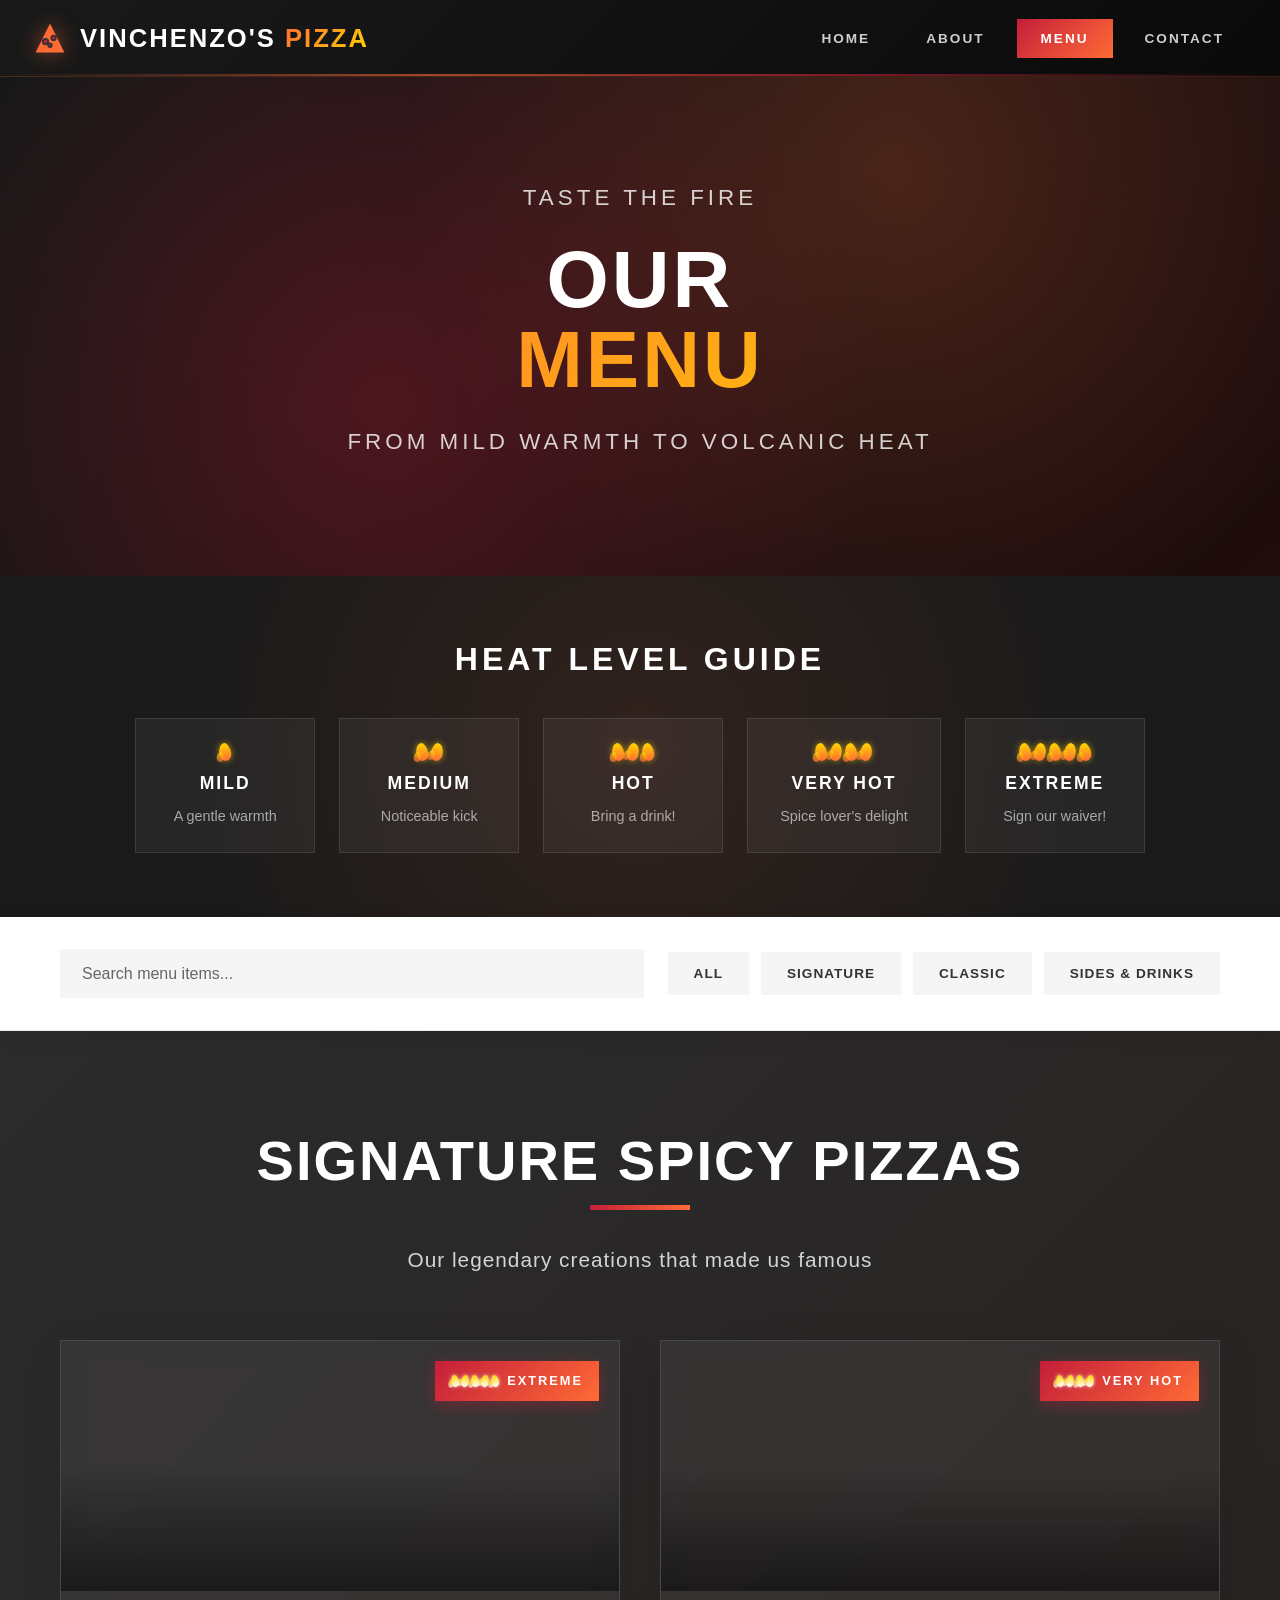
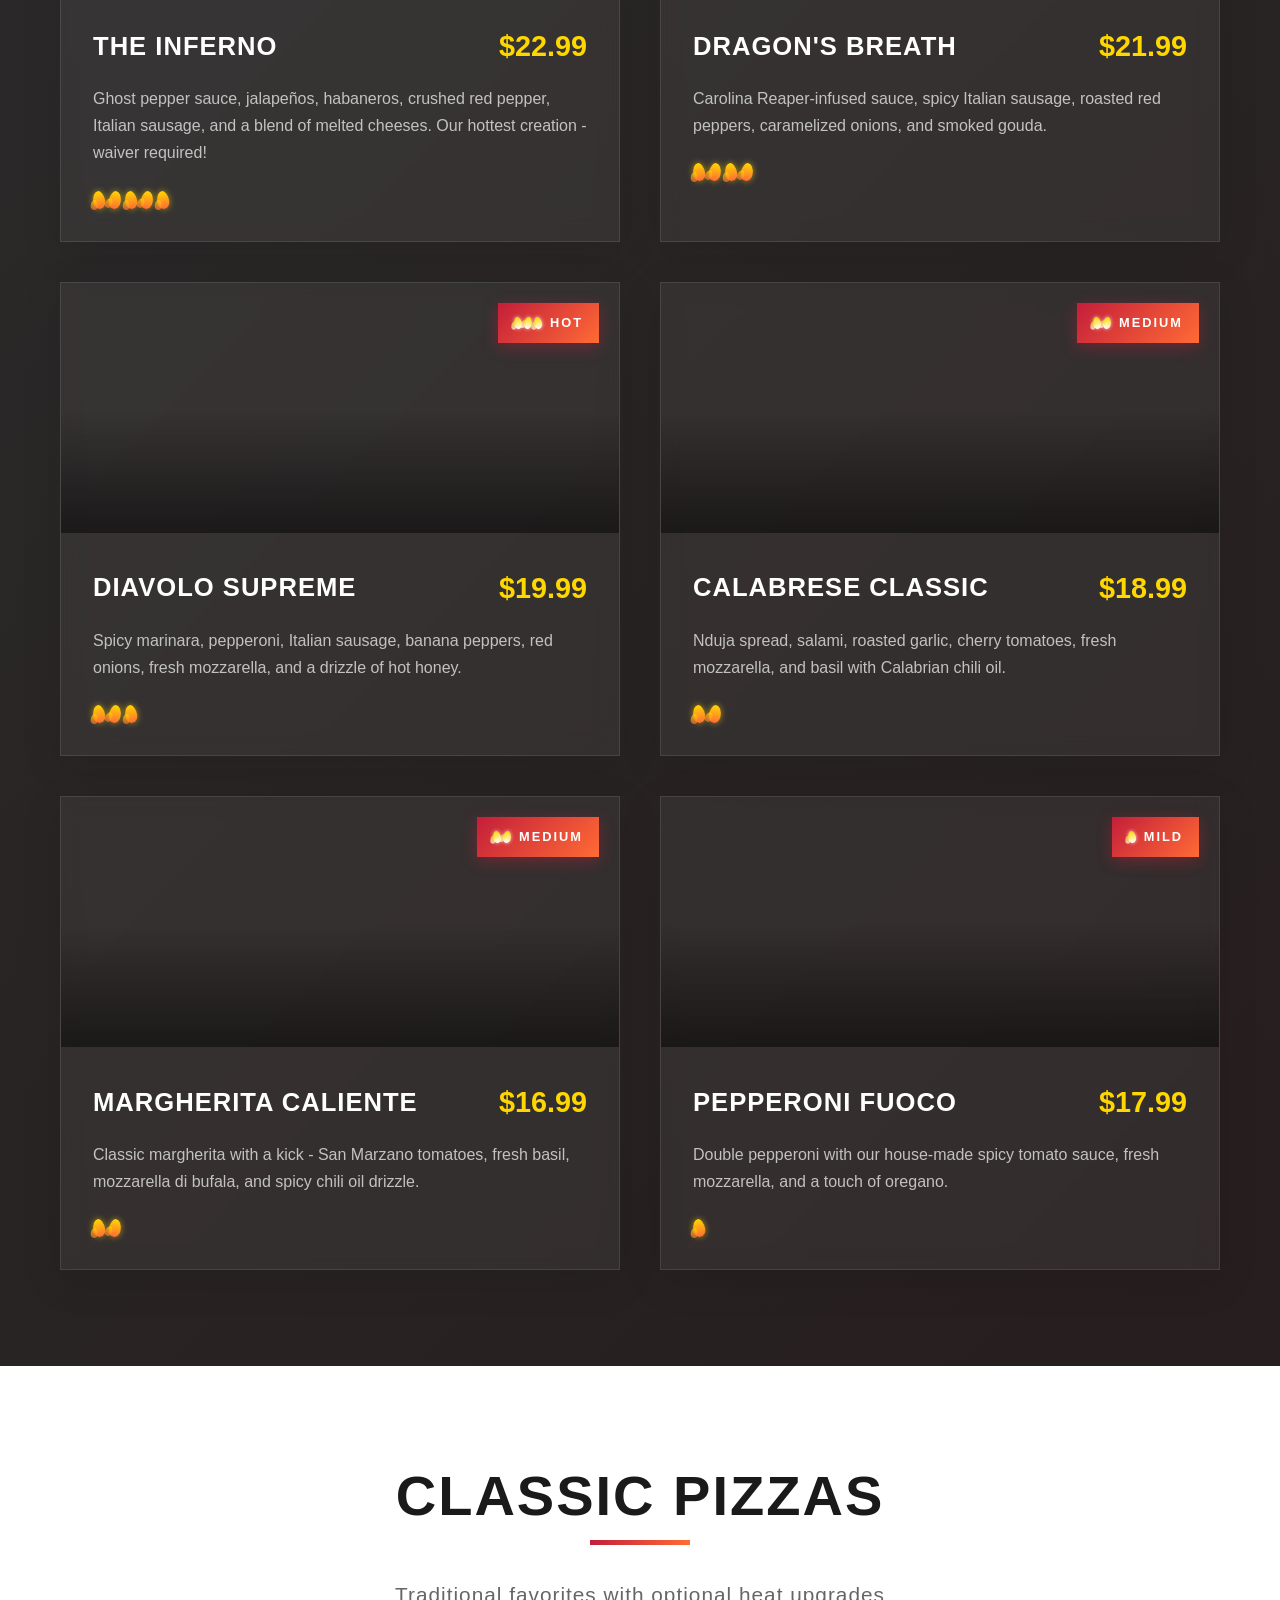
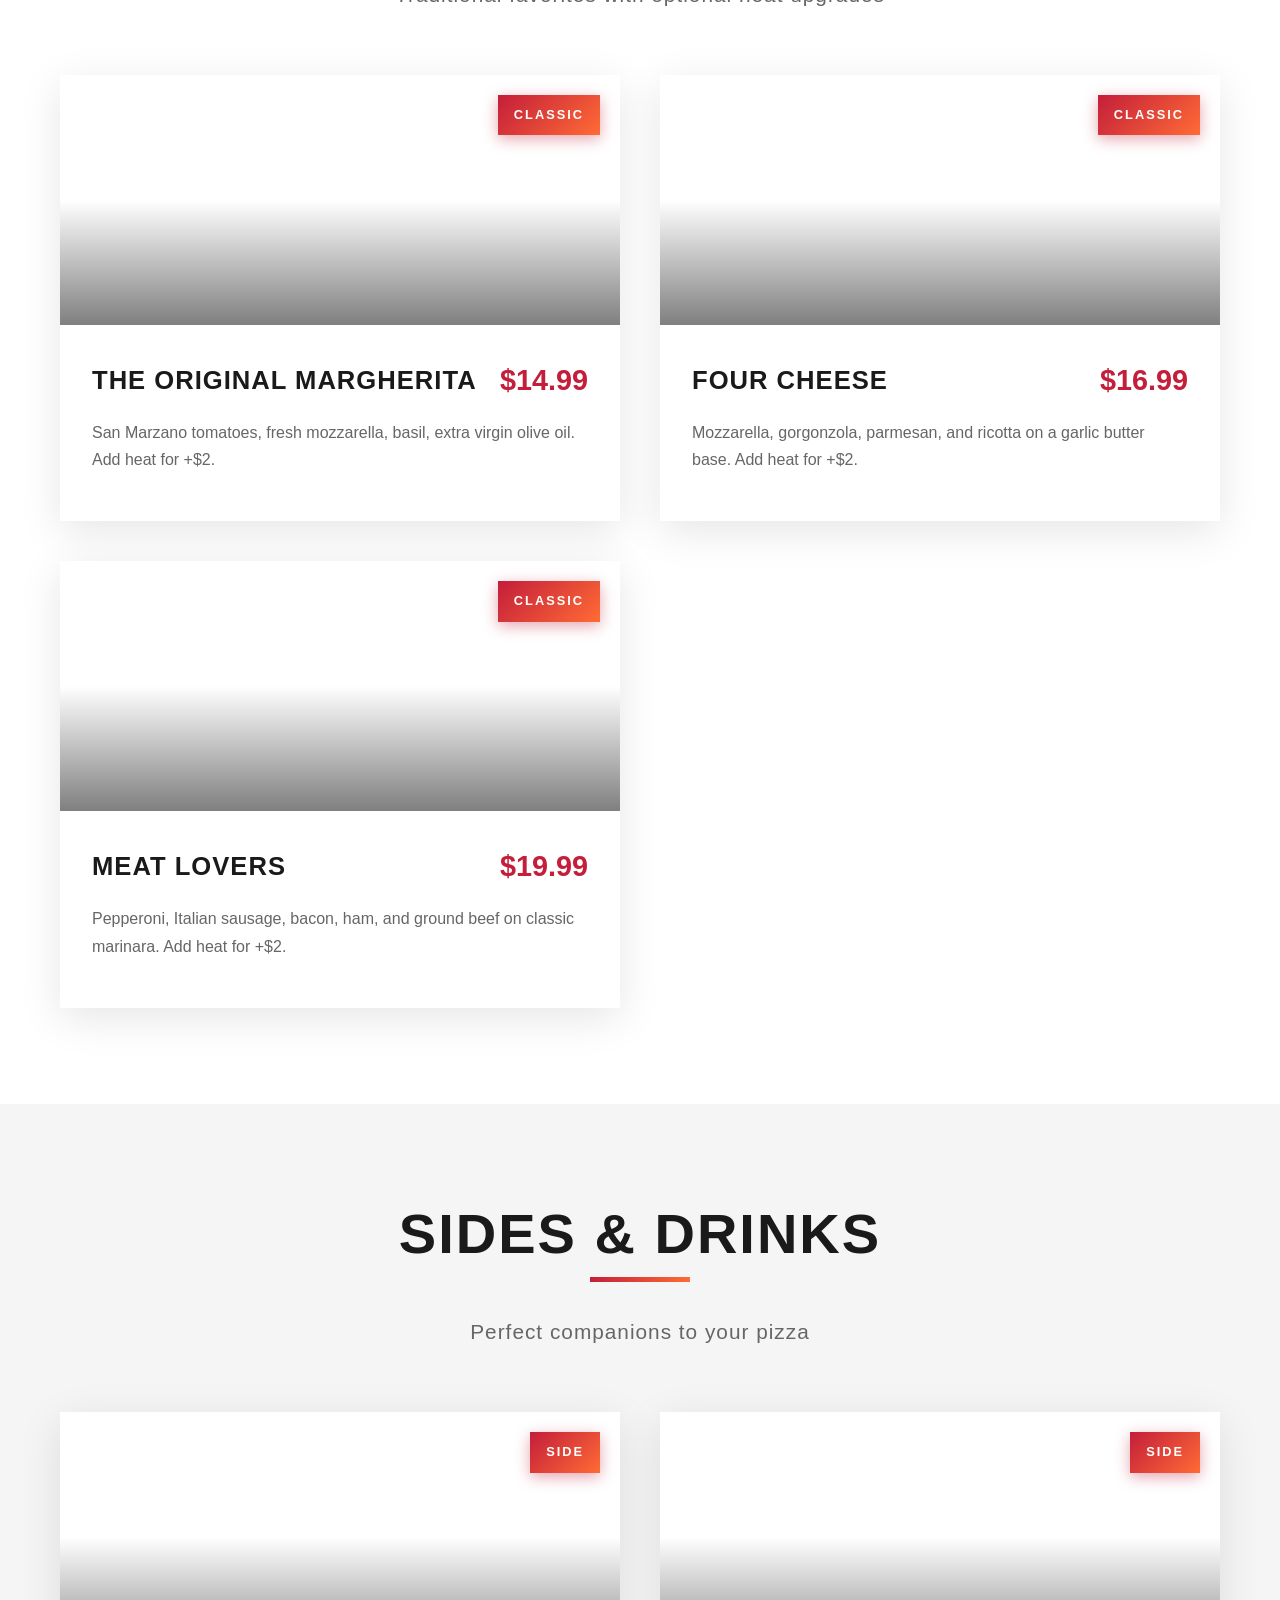
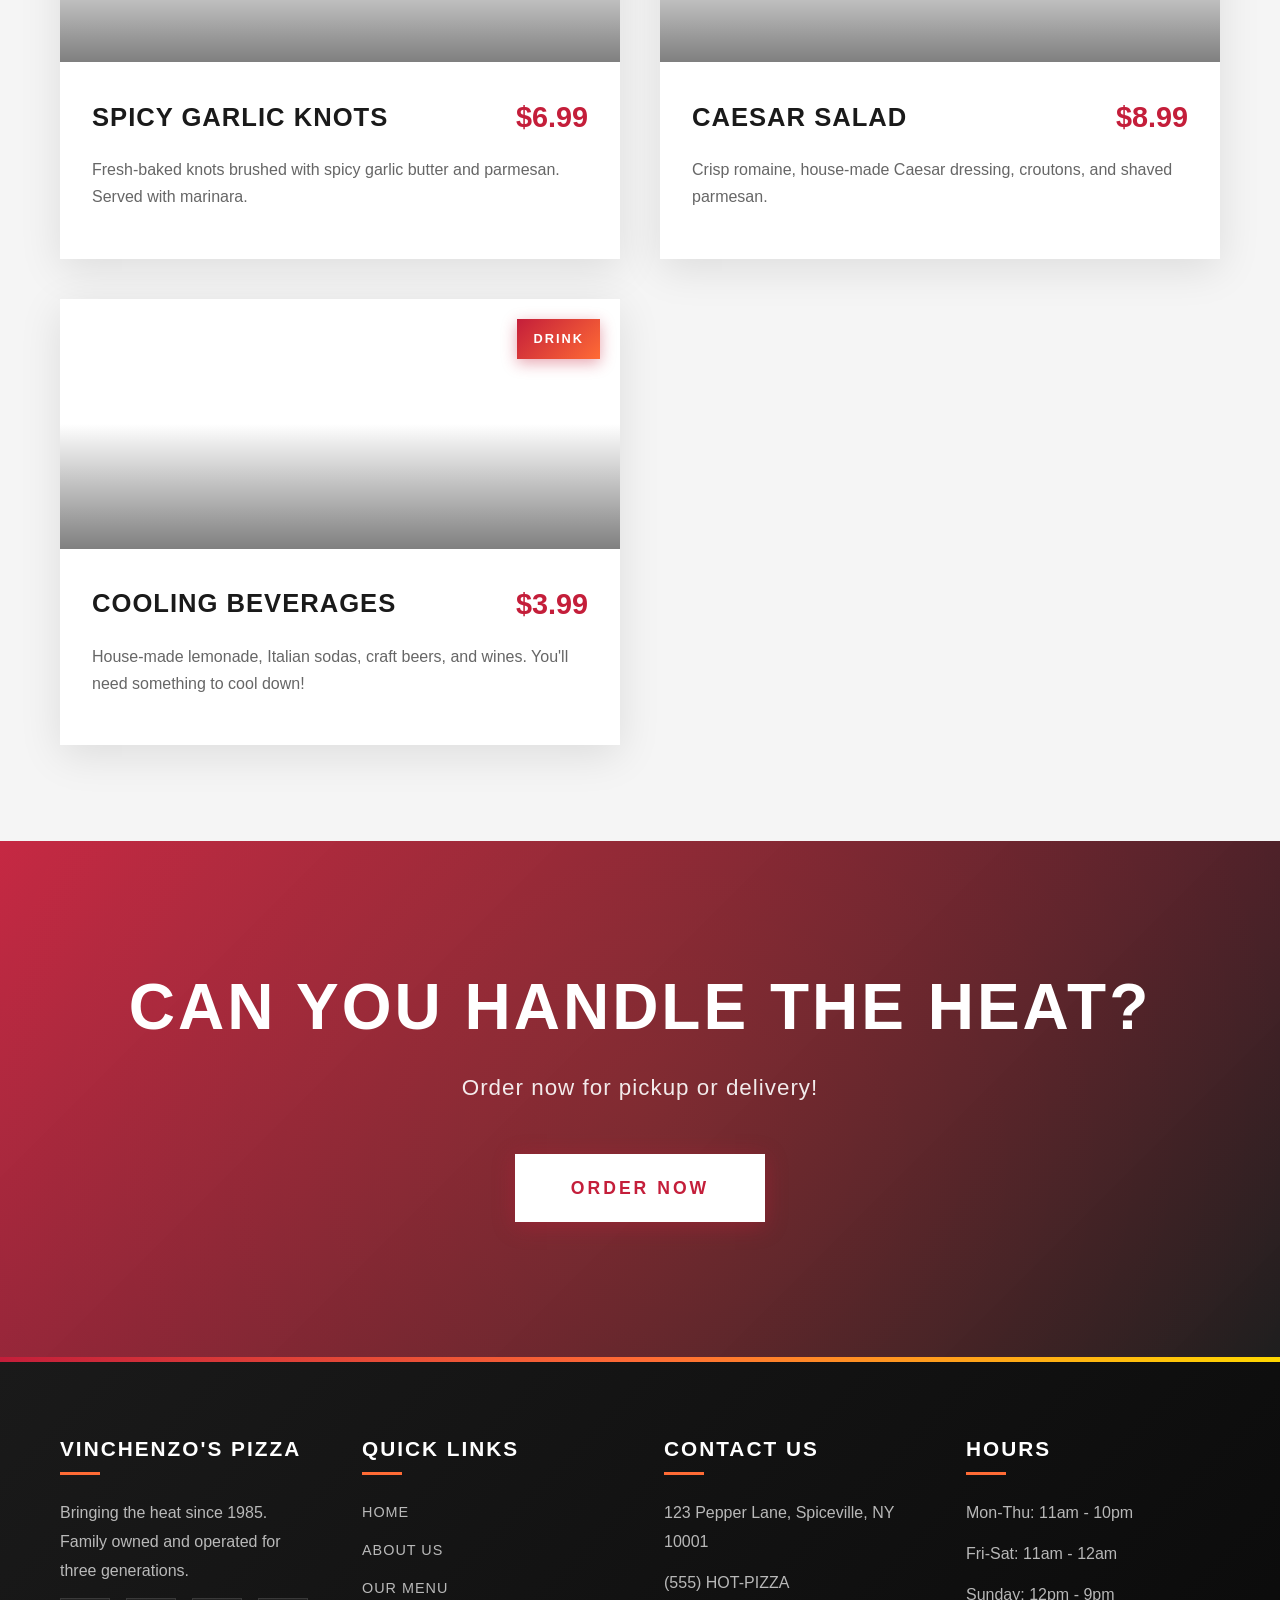
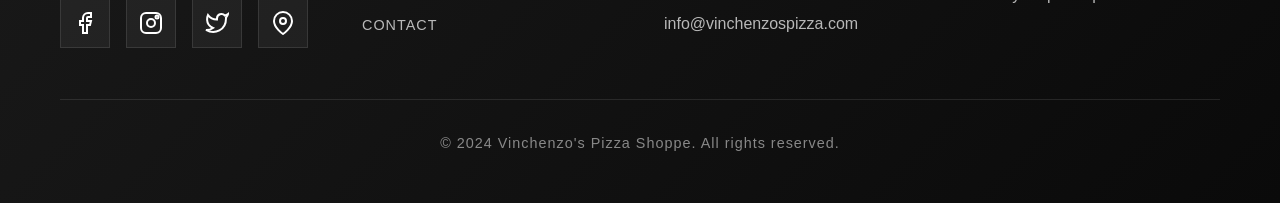
==== commit 978a6012: "Step 1: Add search bar and filter buttons HTML structure to menu.html Adds a sticky .menu-controls s" ====
--- a/menu.html
+++ b/menu.html
@@ -88,6 +88,27 @@
     </div>
   </section>
 
+  <!-- Search & Filter Controls -->
+  <section class="menu-controls">
+    <div class="container">
+      <div class="menu-controls-inner">
+        <input
+          type="text"
+          id="menu-search"
+          class="menu-search"
+          placeholder="Search menu items..."
+          aria-label="Search menu items"
+        >
+        <div class="filter-buttons">
+          <button class="filter-btn" data-category="all">All</button>
+          <button class="filter-btn" data-category="signature">Signature</button>
+          <button class="filter-btn" data-category="classic">Classic</button>
+          <button class="filter-btn" data-category="sides">Sides &amp; Drinks</button>
+        </div>
+      </div>
+    </div>
+  </section>
+
   <!-- Signature Pizzas -->
   <section class="menu menu-featured">
     <div class="container">
--- a/styles.css
+++ b/styles.css
@@ -868,6 +868,93 @@
   line-height: 1.8;
 }
 
+/* Search & Filter Controls */
+.menu-controls {
+  background: var(--white);
+  padding: 2rem 0;
+  border-bottom: 1px solid rgba(0, 0, 0, 0.08);
+  position: sticky;
+  top: 72px;
+  z-index: 100;
+  box-shadow: 0 4px 20px rgba(0, 0, 0, 0.08);
+}
+
+.menu-controls-inner {
+  display: flex;
+  align-items: center;
+  gap: 1.5rem;
+  flex-wrap: wrap;
+}
+
+.menu-search {
+  flex: 1;
+  min-width: 200px;
+  padding: 0.85rem 1.25rem;
+  border: 2px solid var(--light-color);
+  border-radius: 0;
+  font-size: 1rem;
+  font-family: inherit;
+  background: var(--light-color);
+  transition: all 0.3s ease;
+}
+
+.menu-search:focus {
+  outline: none;
+  border-color: var(--primary-color);
+  background: var(--white);
+  box-shadow: 0 0 0 4px rgba(196, 30, 58, 0.1);
+}
+
+.menu-search::placeholder {
+  color: var(--text-light);
+}
+
+.filter-buttons {
+  display: flex;
+  gap: 0.75rem;
+  flex-wrap: wrap;
+}
+
+.filter-btn {
+  padding: 0.75rem 1.5rem;
+  background: var(--light-color);
+  color: var(--text-color);
+  border: 2px solid transparent;
+  font-size: 0.85rem;
+  font-weight: 700;
+  font-family: inherit;
+  text-transform: uppercase;
+  letter-spacing: 1px;
+  cursor: pointer;
+  transition: all 0.3s ease;
+}
+
+.filter-btn:hover {
+  background: var(--dark-color);
+  color: var(--white);
+}
+
+@media (max-width: 768px) {
+  .menu-controls-inner {
+    flex-direction: column;
+    align-items: stretch;
+  }
+
+  .menu-search {
+    min-width: unset;
+  }
+
+  .filter-buttons {
+    justify-content: center;
+  }
+
+  .filter-btn {
+    flex: 1;
+    min-width: 120px;
+    text-align: center;
+  }
+}
+
 /* Menu Section */
 .menu {
   background: var(--light-color);
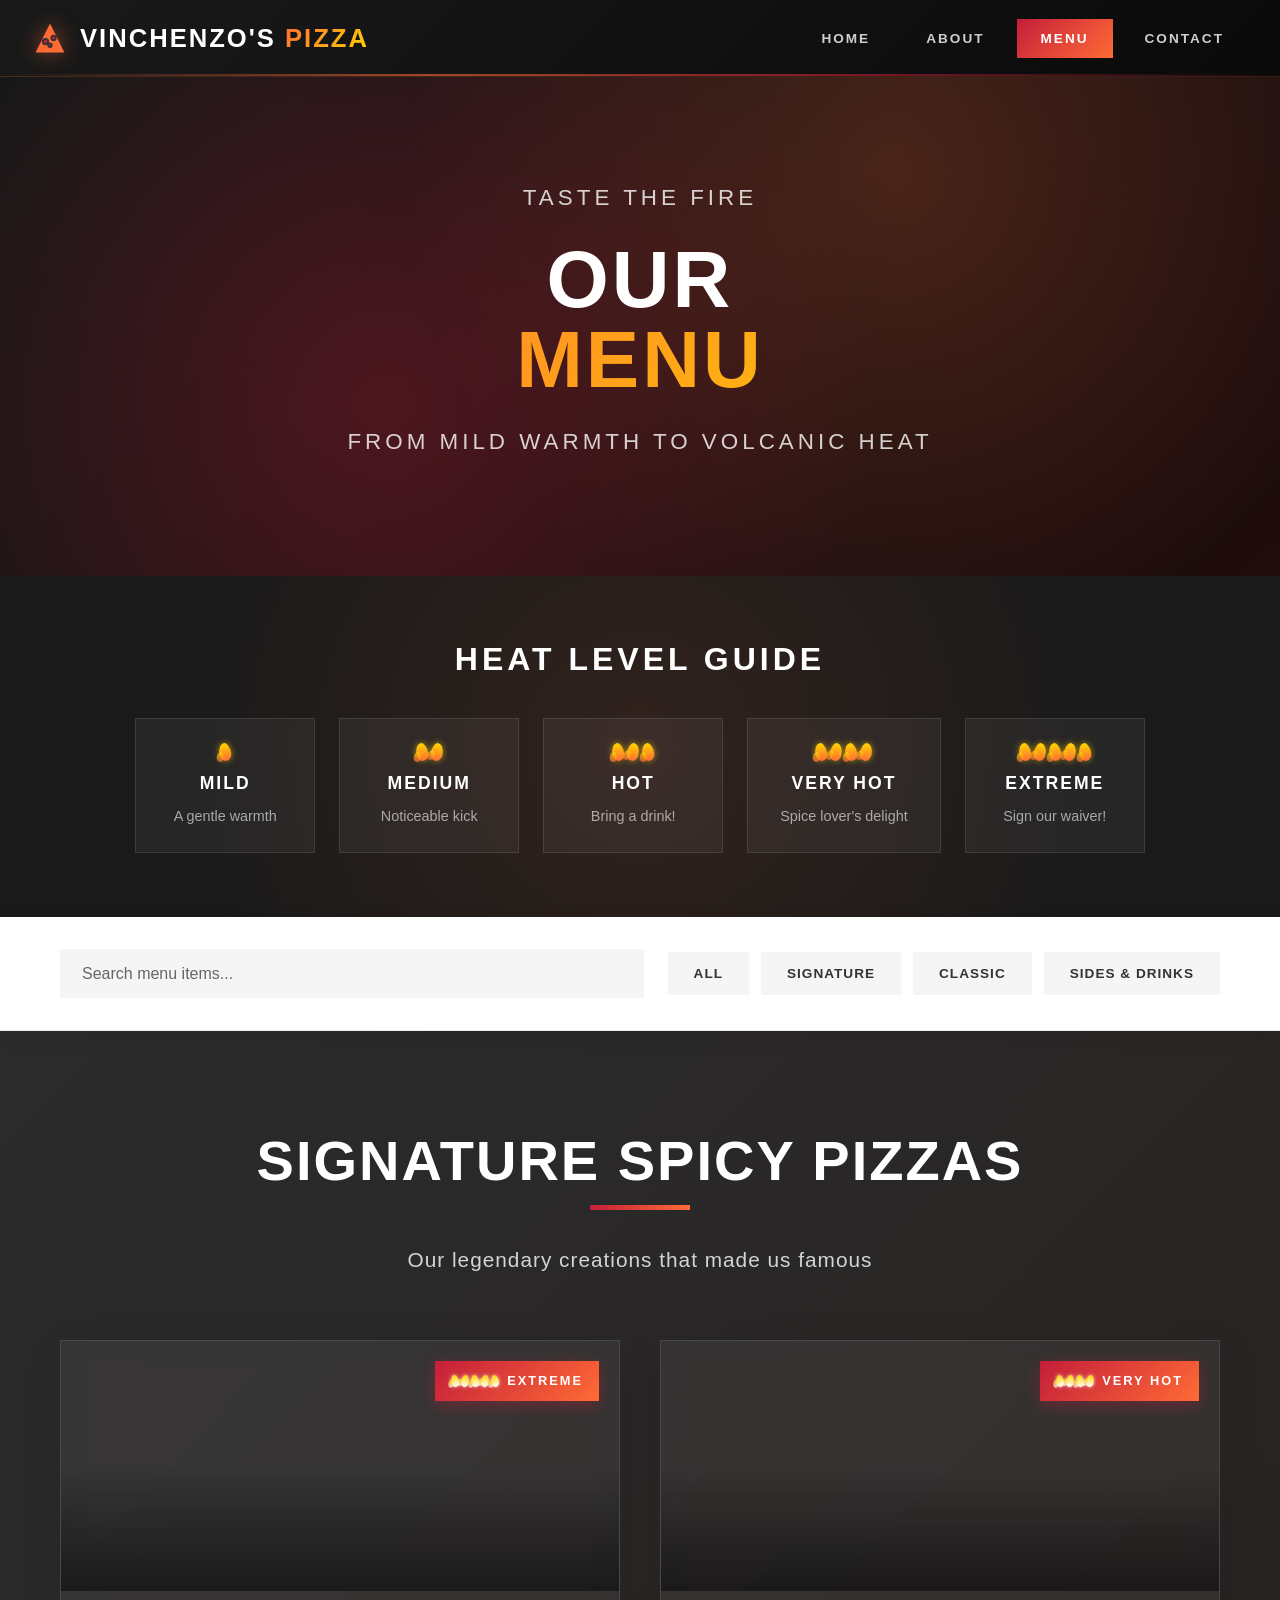
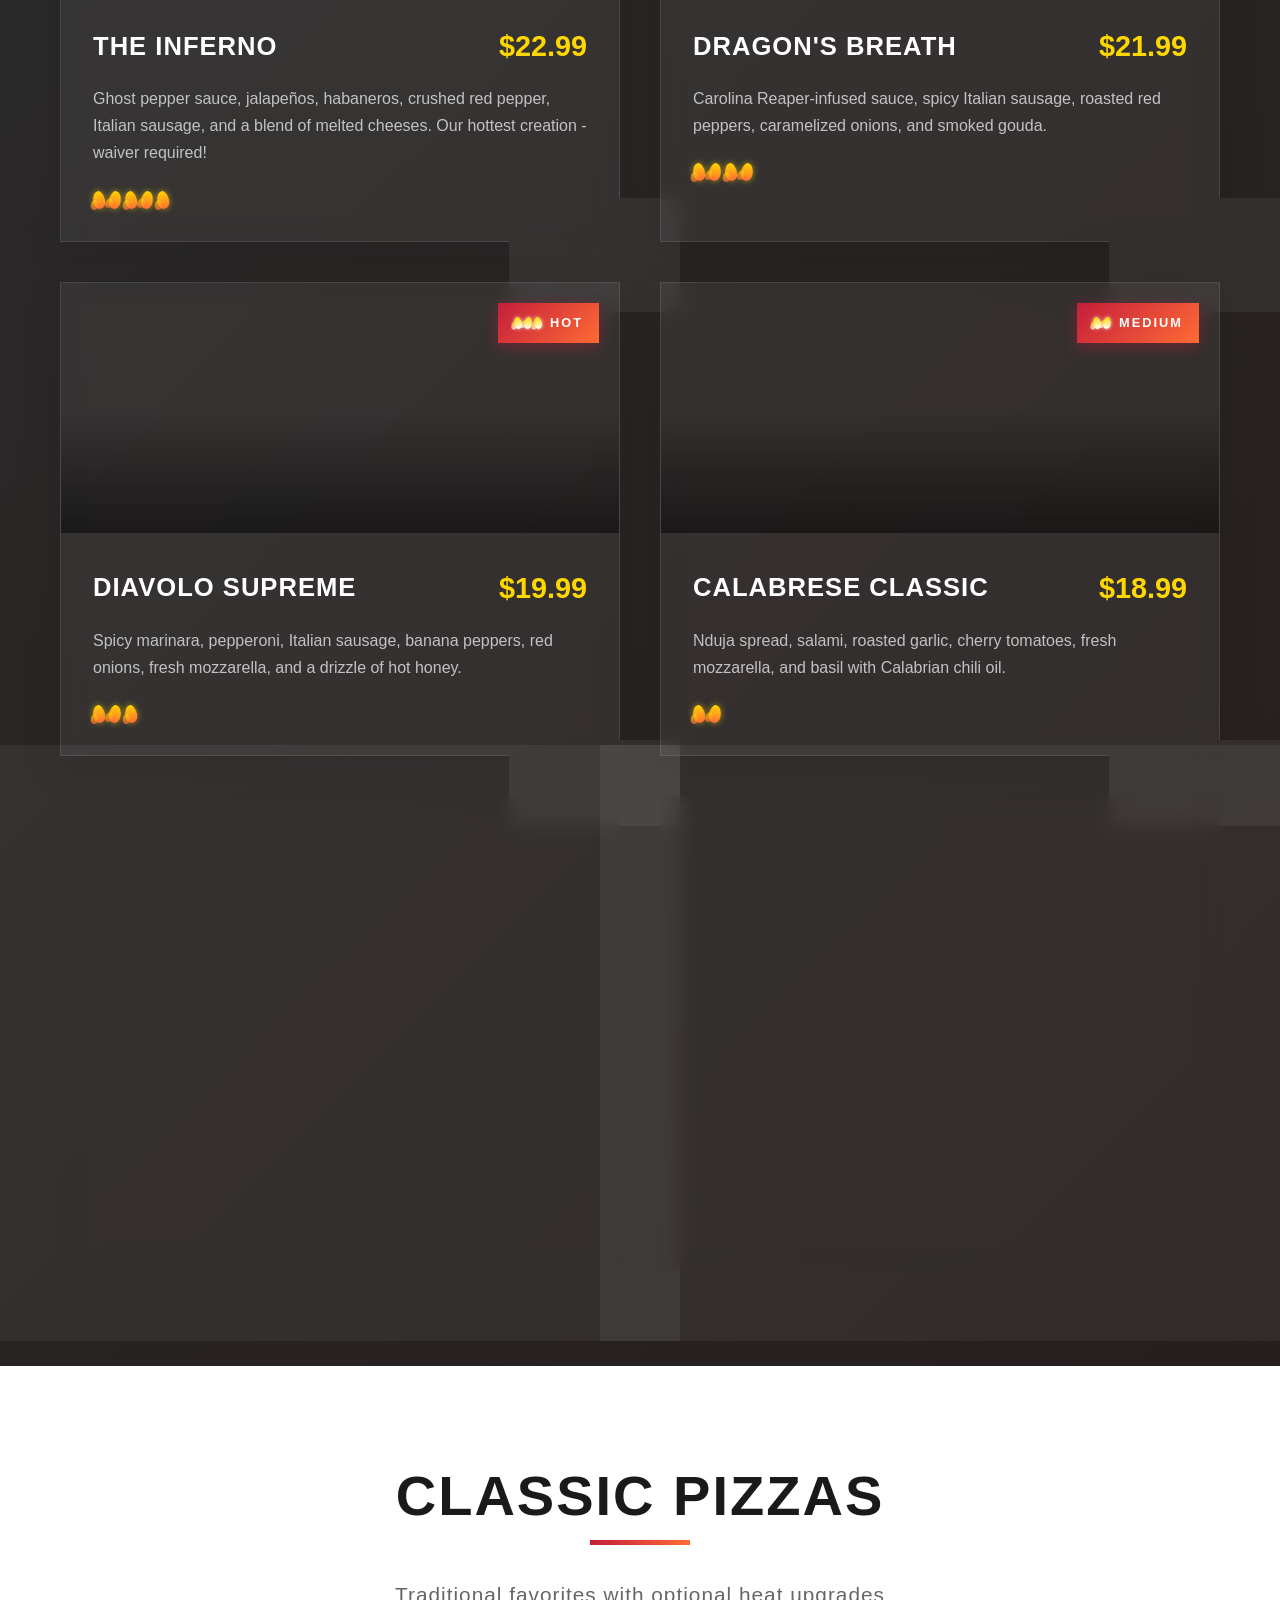
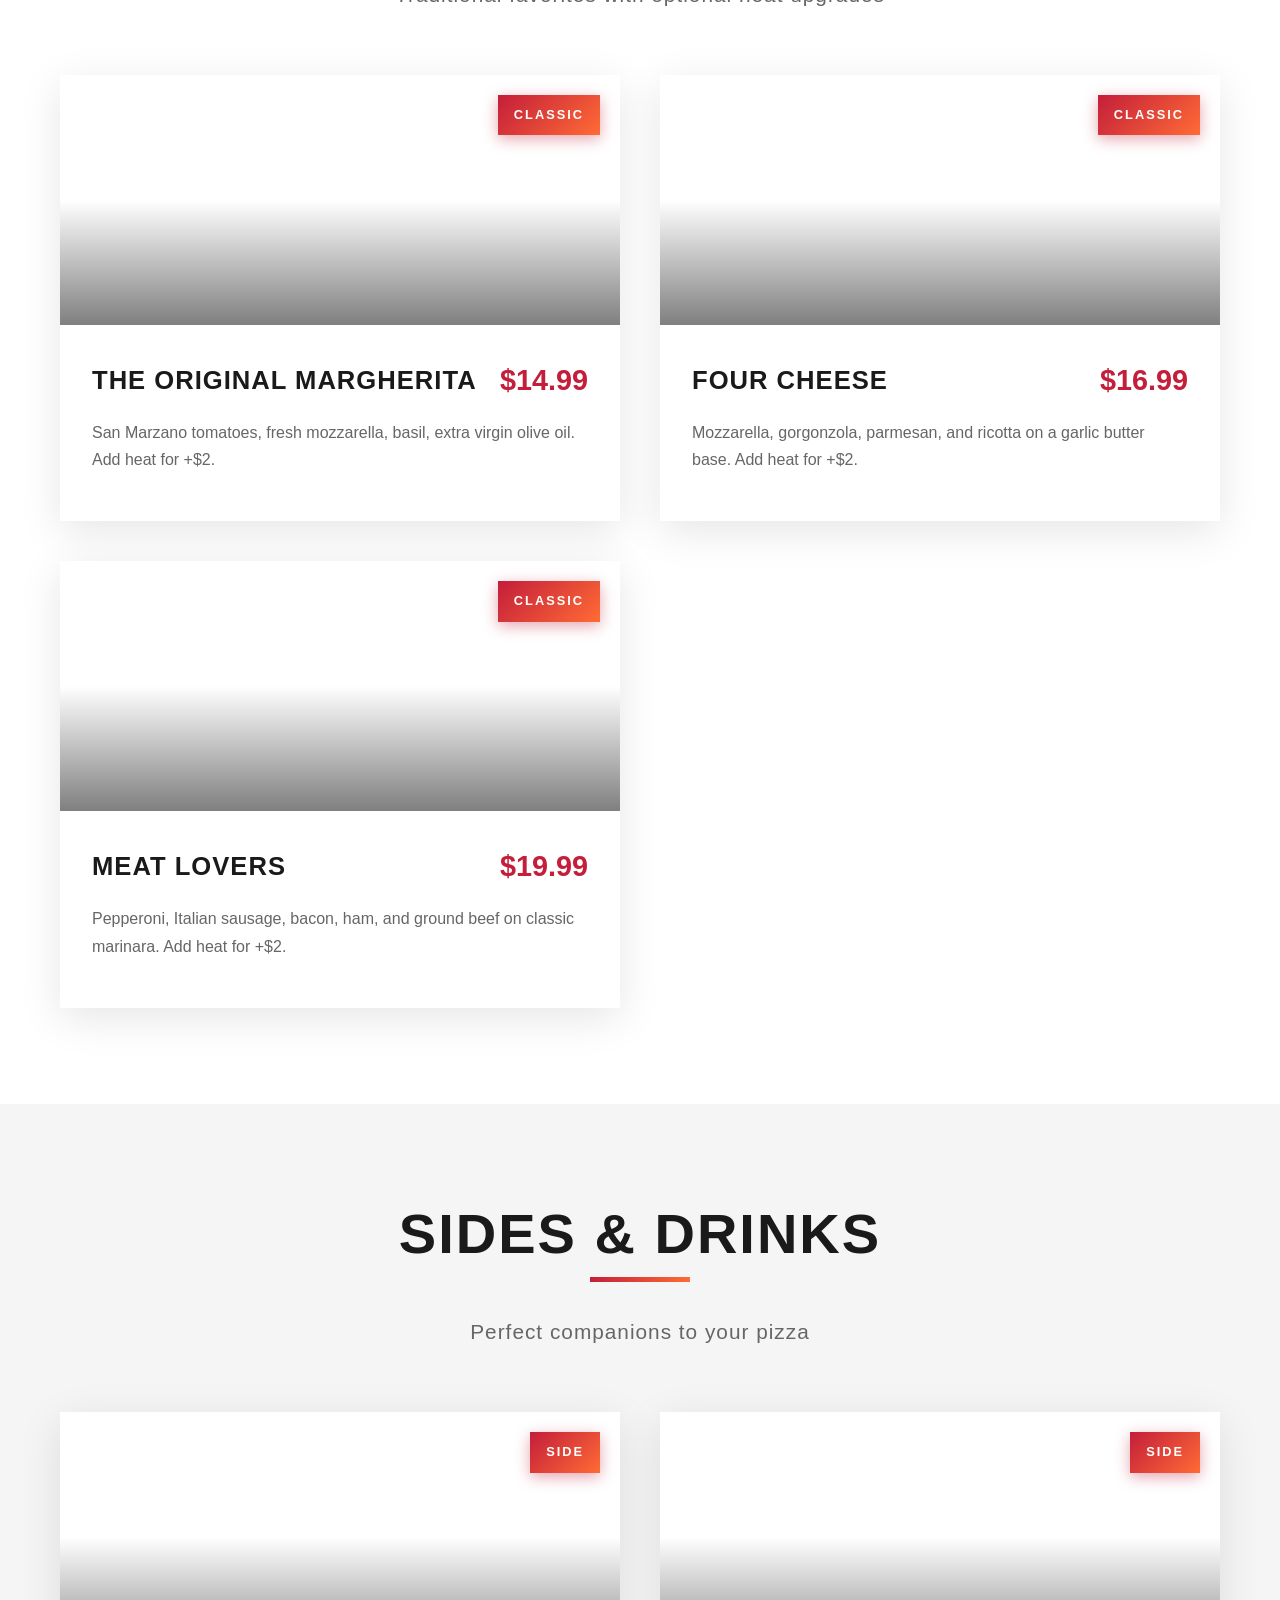
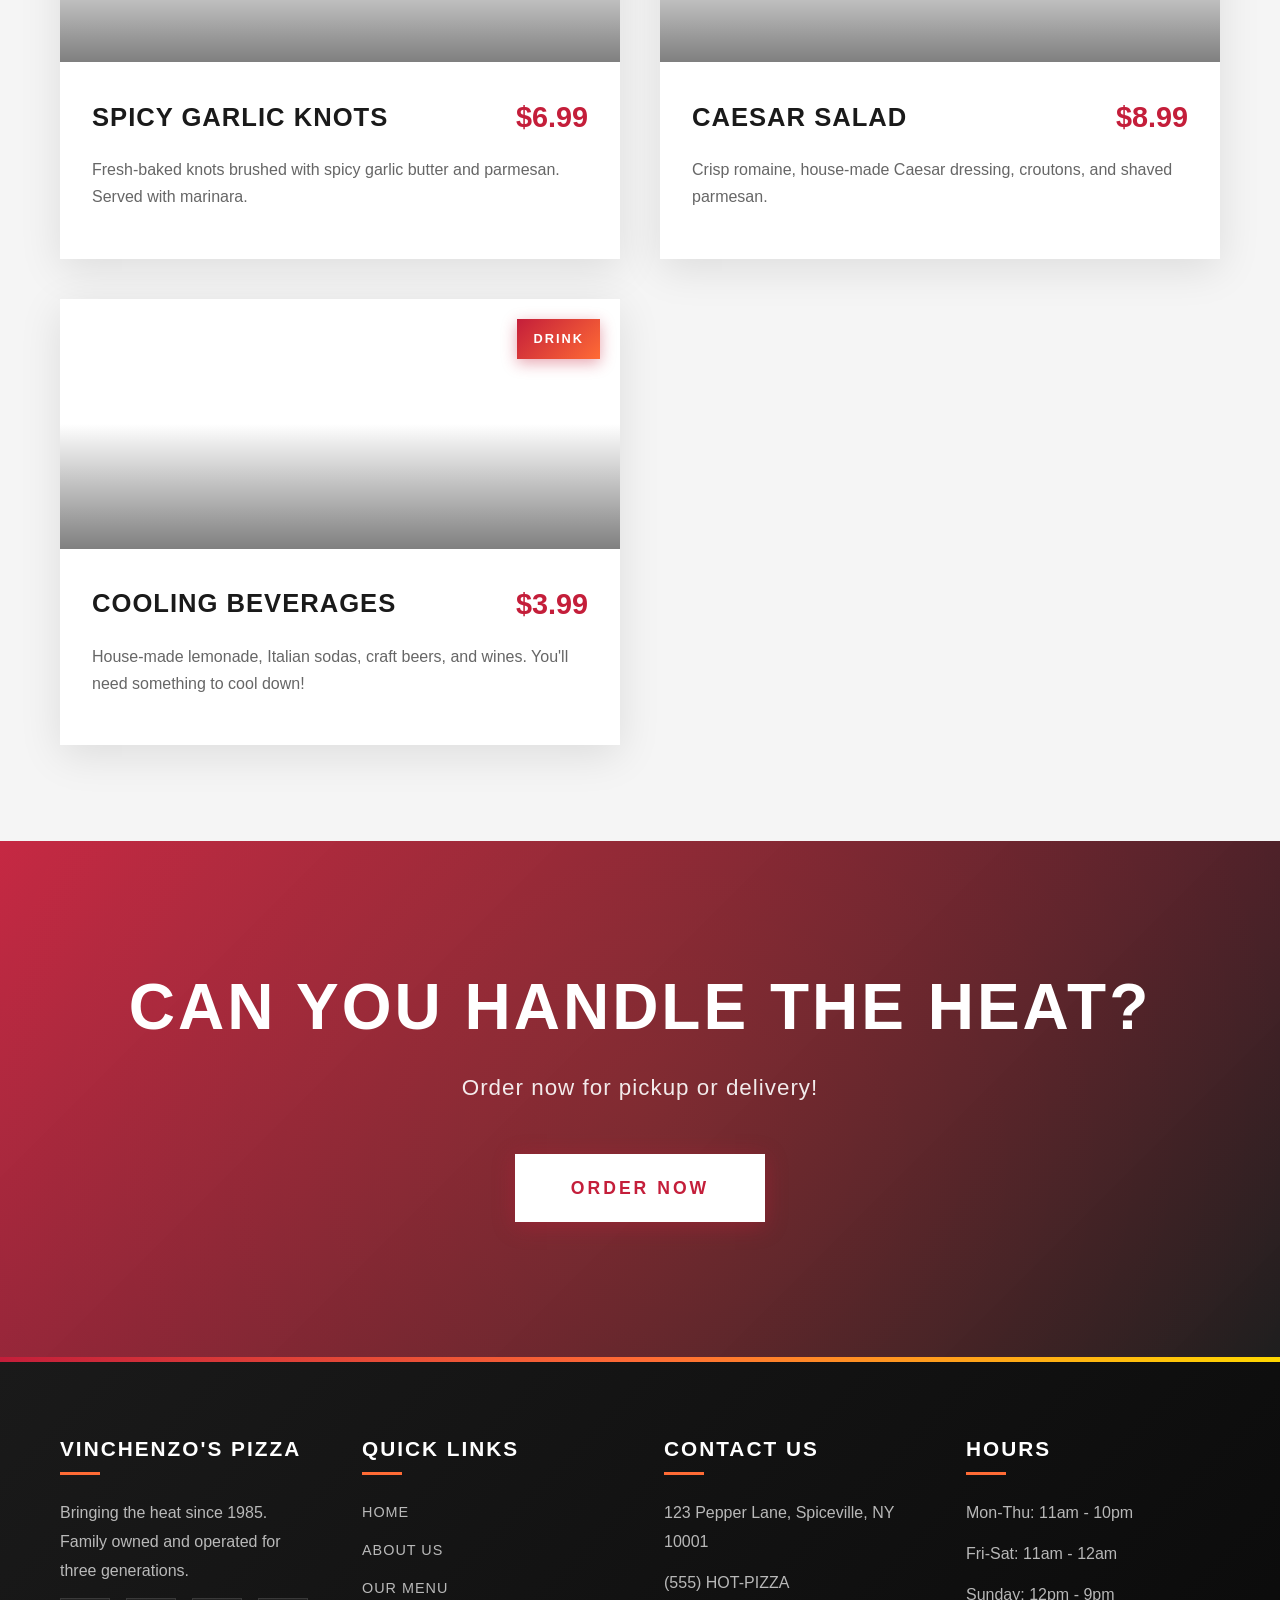
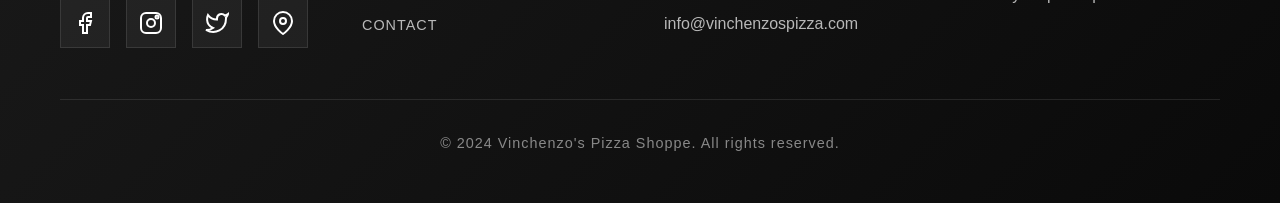
==== commit a3f8fc27: "Fix accessibility and semantics on search/filter controls - Replace <section> with <div> (no heading" ====
--- a/menu.html
+++ b/menu.html
@@ -89,7 +89,7 @@
   </section>
 
   <!-- Search & Filter Controls -->
-  <section class="menu-controls">
+  <div class="menu-controls">
     <div class="container">
       <div class="menu-controls-inner">
         <input
@@ -99,15 +99,15 @@
           placeholder="Search menu items..."
           aria-label="Search menu items"
         >
-        <div class="filter-buttons">
-          <button class="filter-btn" data-category="all">All</button>
-          <button class="filter-btn" data-category="signature">Signature</button>
-          <button class="filter-btn" data-category="classic">Classic</button>
-          <button class="filter-btn" data-category="sides">Sides &amp; Drinks</button>
-        </div>
-      </div>
-    </div>
-  </section>
+        <div class="filter-buttons" role="group" aria-label="Filter by category">
+          <button class="filter-btn" type="button" data-category="all">All</button>
+          <button class="filter-btn" type="button" data-category="signature">Signature</button>
+          <button class="filter-btn" type="button" data-category="classic">Classic</button>
+          <button class="filter-btn" type="button" data-category="sides">Sides &amp; Drinks</button>
+        </div>
+      </div>
+    </div>
+  </div>
 
   <!-- Signature Pizzas -->
   <section class="menu menu-featured">
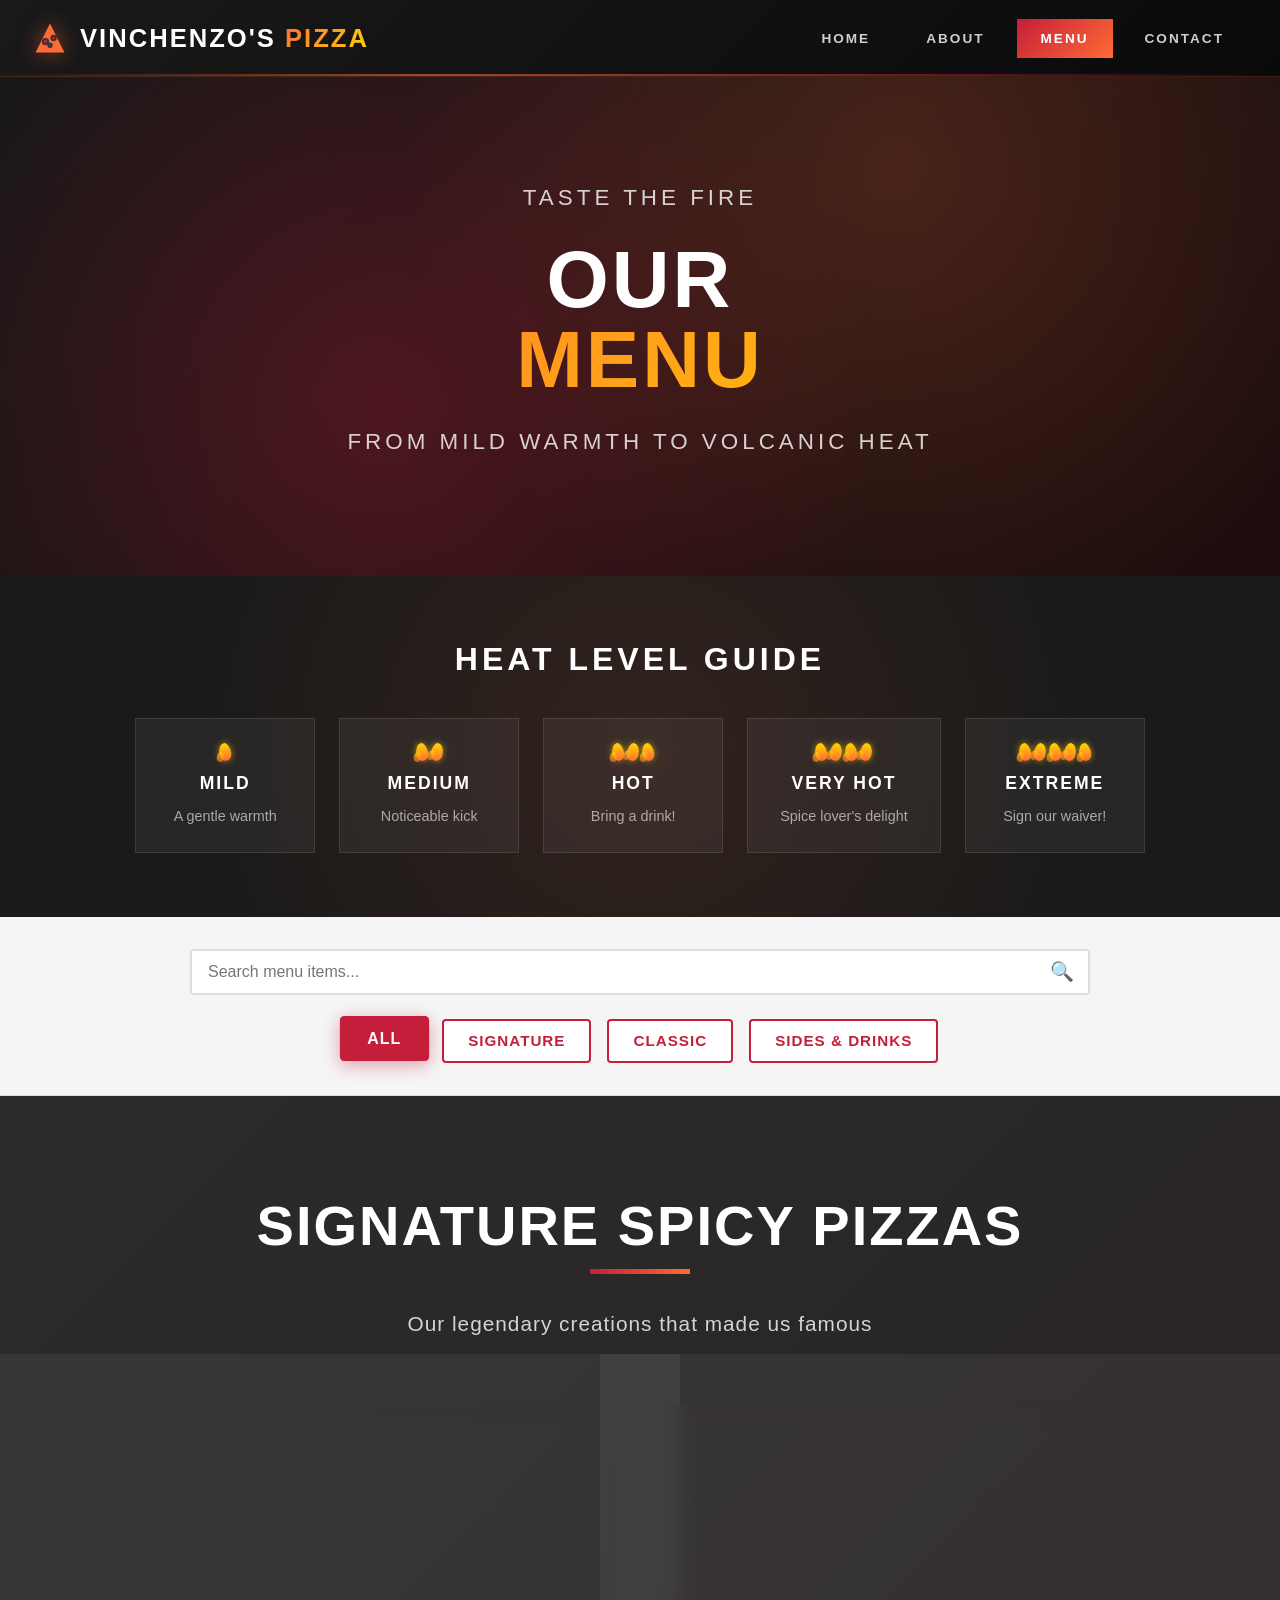
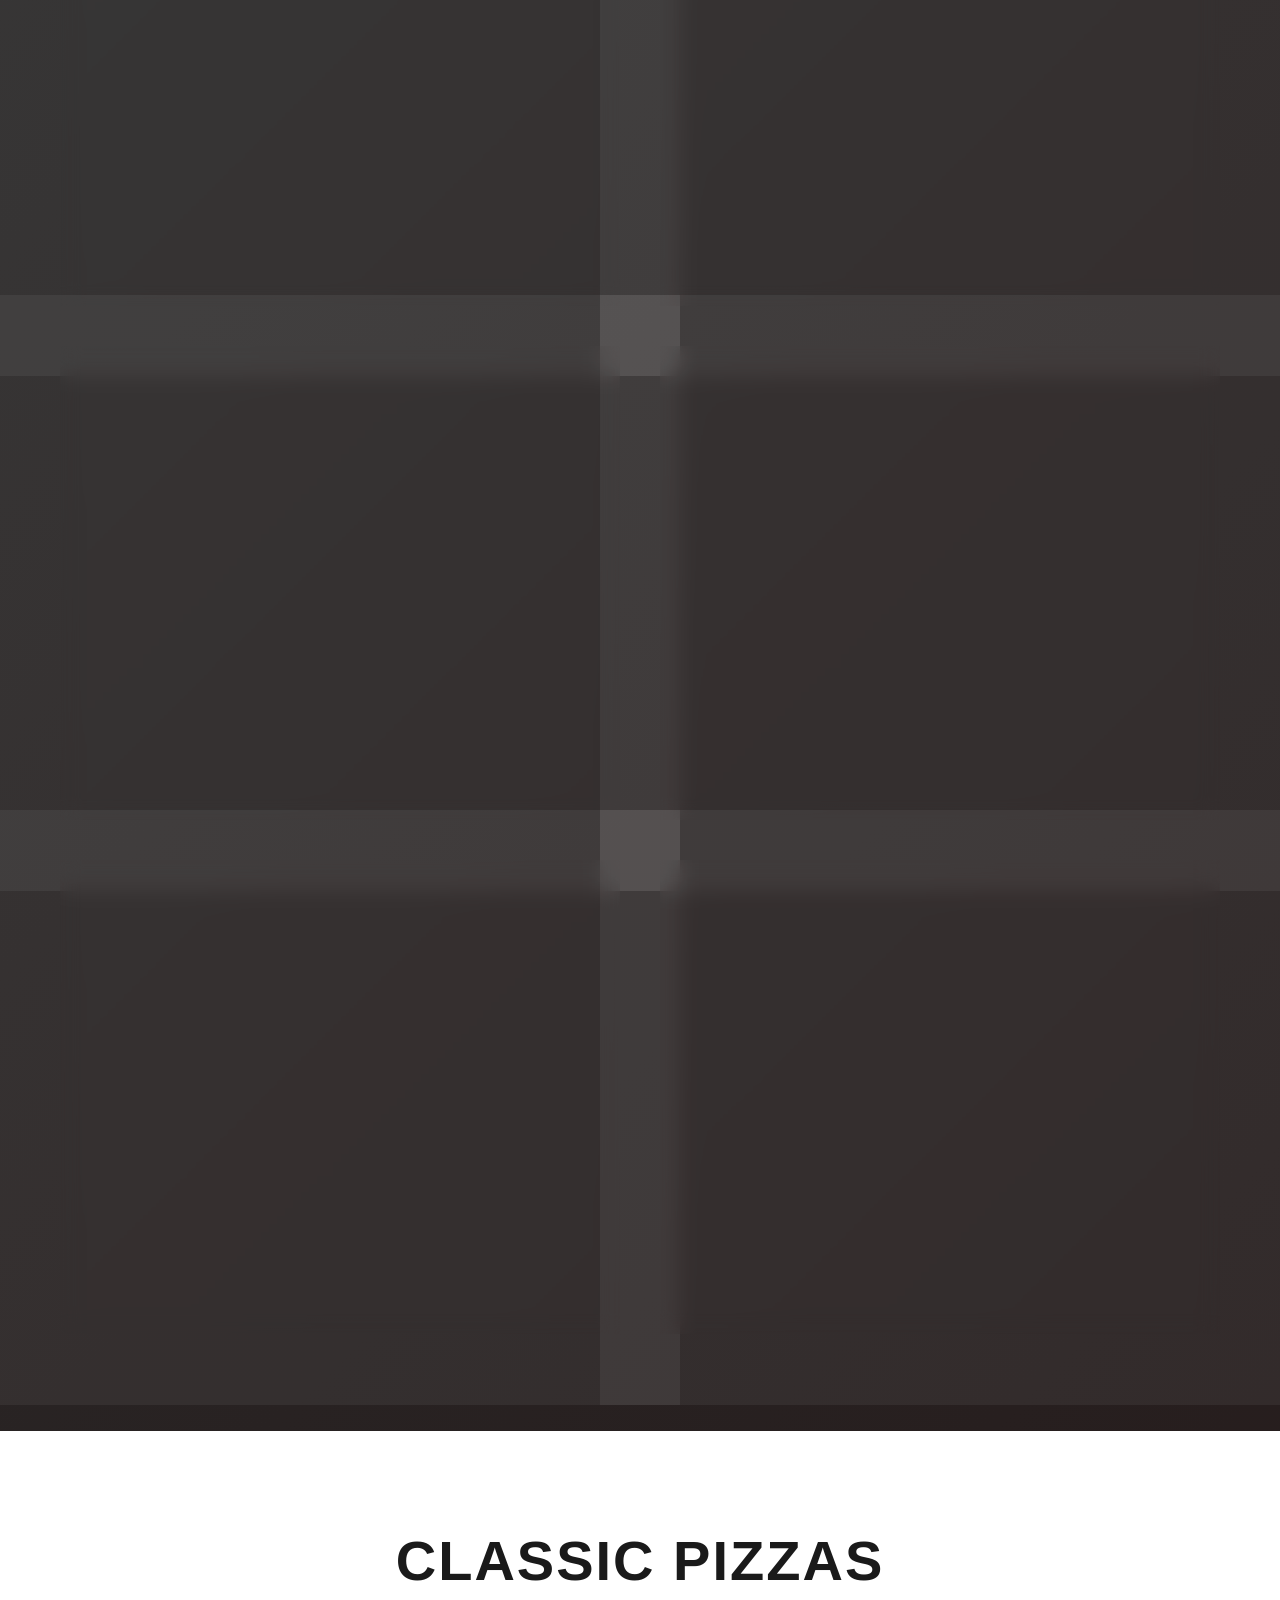
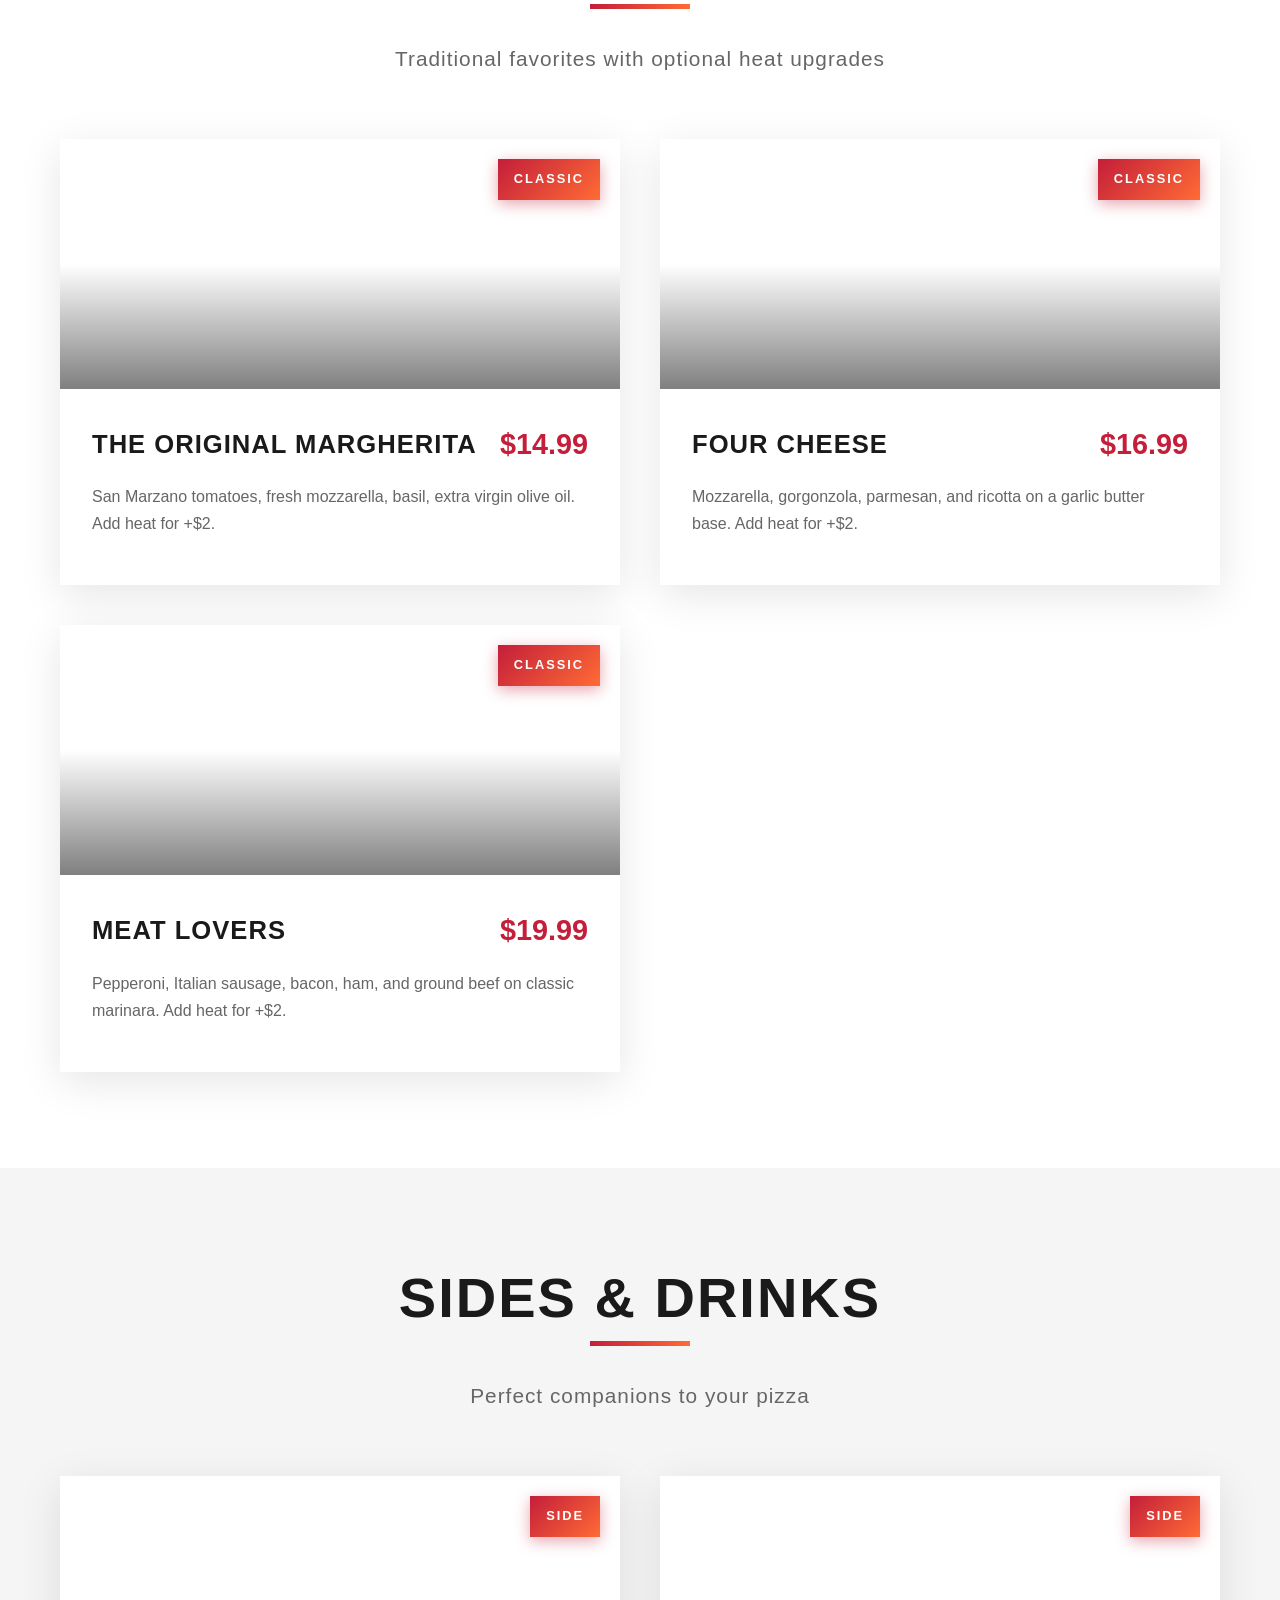
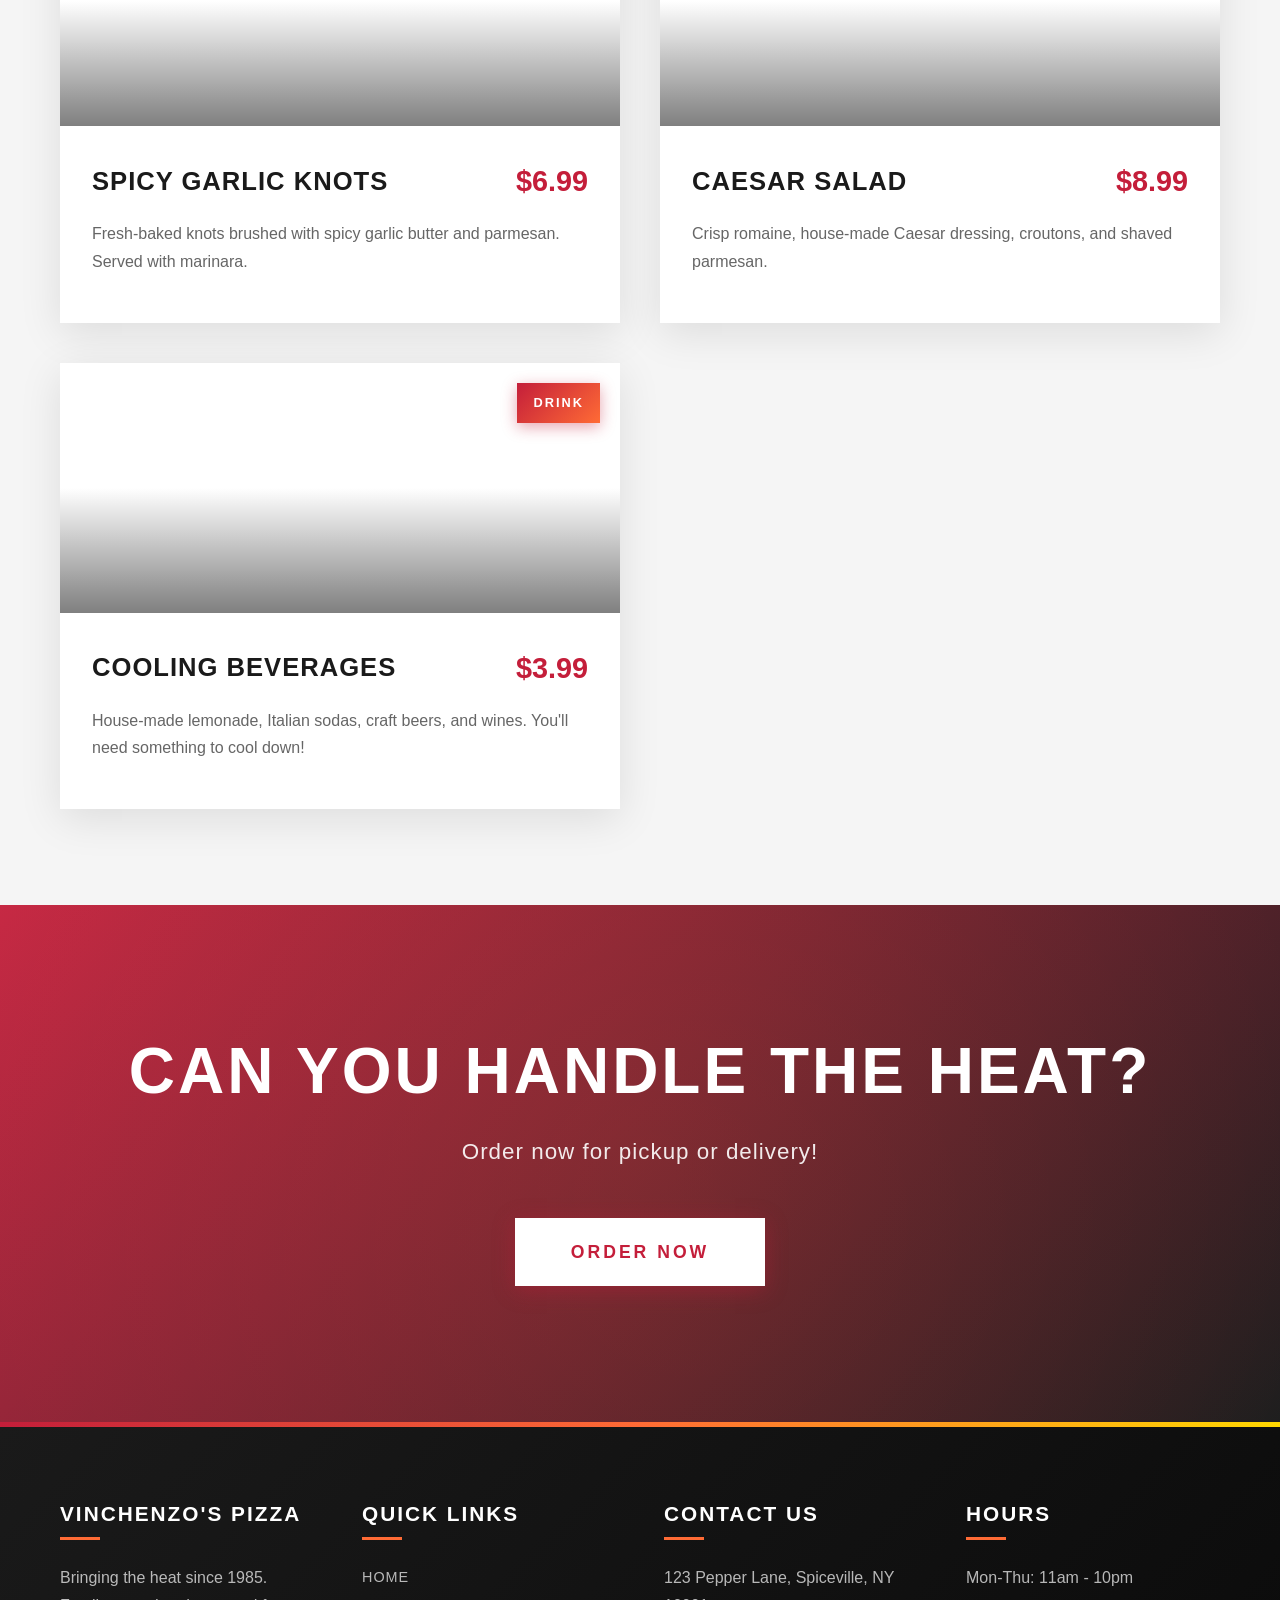
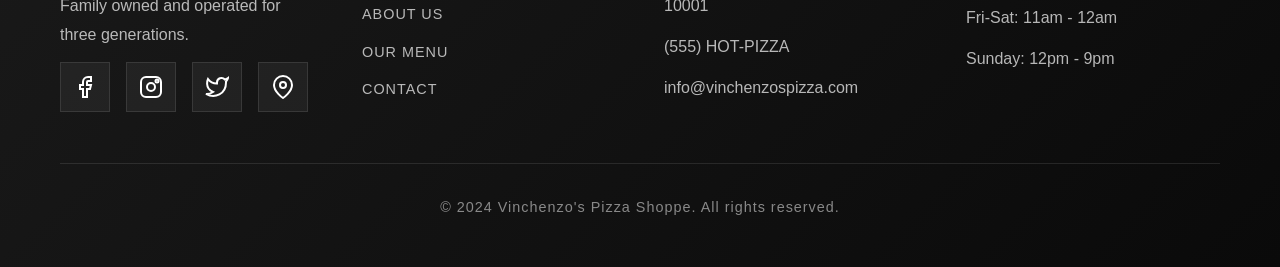
==== commit b6c2456f: "Add menu search and filter functionality - Implement search bar with real-time filtering - Add categ" ====
--- a/menu.html
+++ b/menu.html
@@ -1,22 +1,25 @@
 <!DOCTYPE html>
 <html lang="en">
+
 <head>
   <meta charset="UTF-8">
   <meta name="viewport" content="width=device-width, initial-scale=1.0">
-  <meta name="description" content="Explore Vinchenzo's Pizza Shoppe menu - From mild heat to extreme fire, find your perfect spicy pizza.">
+  <meta name="description"
+    content="Explore Vinchenzo's Pizza Shoppe menu - From mild heat to extreme fire, find your perfect spicy pizza.">
   <title>Our Menu | Vinchenzo's Pizza Shoppe</title>
   <link rel="stylesheet" href="styles.css">
 </head>
+
 <body>
   <!-- Header -->
   <header>
     <nav>
       <a href="index.html" class="logo">
         <svg class="logo-icon" viewBox="0 0 40 40" fill="none" stroke="currentColor" stroke-width="2">
-          <path d="M20 4 L36 36 H4 Z" fill="#ff6b35" stroke="none"/>
-          <circle cx="15" cy="24" r="3" fill="#c41e3a"/>
-          <circle cx="24" cy="20" r="2.5" fill="#c41e3a"/>
-          <circle cx="20" cy="28" r="2" fill="#c41e3a"/>
+          <path d="M20 4 L36 36 H4 Z" fill="#ff6b35" stroke="none" />
+          <circle cx="15" cy="24" r="3" fill="#c41e3a" />
+          <circle cx="24" cy="20" r="2.5" fill="#c41e3a" />
+          <circle cx="20" cy="28" r="2" fill="#c41e3a" />
         </svg>
         <h1>Vinchenzo's <span>Pizza</span></h1>
       </a>
@@ -69,17 +72,20 @@
             <span class="heat-desc">Noticeable kick</span>
           </div>
           <div class="heat-level-item">
-            <span class="heat-dots"><span class="heat-dot"></span><span class="heat-dot"></span><span class="heat-dot"></span></span>
+            <span class="heat-dots"><span class="heat-dot"></span><span class="heat-dot"></span><span
+                class="heat-dot"></span></span>
             <span class="heat-name">Hot</span>
             <span class="heat-desc">Bring a drink!</span>
           </div>
           <div class="heat-level-item">
-            <span class="heat-dots"><span class="heat-dot"></span><span class="heat-dot"></span><span class="heat-dot"></span><span class="heat-dot"></span></span>
+            <span class="heat-dots"><span class="heat-dot"></span><span class="heat-dot"></span><span
+                class="heat-dot"></span><span class="heat-dot"></span></span>
             <span class="heat-name">Very Hot</span>
             <span class="heat-desc">Spice lover's delight</span>
           </div>
           <div class="heat-level-item">
-            <span class="heat-dots"><span class="heat-dot"></span><span class="heat-dot"></span><span class="heat-dot"></span><span class="heat-dot"></span><span class="heat-dot"></span></span>
+            <span class="heat-dots"><span class="heat-dot"></span><span class="heat-dot"></span><span
+                class="heat-dot"></span><span class="heat-dot"></span><span class="heat-dot"></span></span>
             <span class="heat-name">Extreme</span>
             <span class="heat-desc">Sign our waiver!</span>
           </div>
@@ -88,26 +94,28 @@
     </div>
   </section>
 
-  <!-- Search & Filter Controls -->
-  <div class="menu-controls">
-    <div class="container">
-      <div class="menu-controls-inner">
-        <input
-          type="text"
-          id="menu-search"
-          class="menu-search"
-          placeholder="Search menu items..."
-          aria-label="Search menu items"
-        >
-        <div class="filter-buttons" role="group" aria-label="Filter by category">
-          <button class="filter-btn" type="button" data-category="all">All</button>
-          <button class="filter-btn" type="button" data-category="signature">Signature</button>
-          <button class="filter-btn" type="button" data-category="classic">Classic</button>
-          <button class="filter-btn" type="button" data-category="sides">Sides &amp; Drinks</button>
-        </div>
-      </div>
-    </div>
-  </div>
+  <!-- Search and Filter Section -->
+  <section class="search-filter">
+    <div class="container">
+      <div class="search-filter-content">
+        <!-- Search Bar -->
+        <div class="search-bar-wrapper">
+          <input type="text" id="searchInput" class="search-bar" placeholder="Search menu items..."
+            aria-label="Search menu items">
+          <span class="search-icon" aria-hidden="true">🔍</span>
+        </div>
+
+        <!-- Filter Buttons -->
+        <div class="filter-buttons" role="group" aria-label="Filter menu by category">
+          <button type="button" class="filter-btn active" data-category="all" aria-pressed="true">All</button>
+          <button type="button" class="filter-btn" data-category="signature" aria-pressed="false">Signature</button>
+          <button type="button" class="filter-btn" data-category="classic" aria-pressed="false">Classic</button>
+          <button type="button" class="filter-btn" data-category="sides-drinks" aria-pressed="false">Sides &
+            Drinks</button>
+        </div>
+      </div>
+    </div>
+  </section>
 
   <!-- Signature Pizzas -->
   <section class="menu menu-featured">
@@ -116,89 +124,111 @@
         <h2>Signature Spicy Pizzas</h2>
         <p>Our legendary creations that made us famous</p>
       </div>
+      <!-- NOTE: All menu items MUST have data-category attribute. Valid values: "signature all", "classic all", "sides-drinks all" -->
       <div class="menu-grid">
-        <div class="menu-item">
-          <div class="menu-item-image" style="background-image: url('https://images.unsplash.com/photo-1628840042765-356cda07504e?w=600');">
-            <span class="spice-level"><span class="heat-dots"><span class="heat-dot"></span><span class="heat-dot"></span><span class="heat-dot"></span><span class="heat-dot"></span><span class="heat-dot"></span></span> Extreme</span>
+        <div class="menu-item" data-category="signature all">
+          <div class="menu-item-image"
+            style="background-image: url('https://images.unsplash.com/photo-1628840042765-356cda07504e?w=600');">
+            <span class="spice-level"><span class="heat-dots"><span class="heat-dot"></span><span
+                  class="heat-dot"></span><span class="heat-dot"></span><span class="heat-dot"></span><span
+                  class="heat-dot"></span></span> Extreme</span>
           </div>
           <div class="menu-item-content">
             <div class="menu-item-header">
               <h3>The Inferno</h3>
               <span class="price">$22.99</span>
             </div>
-            <p>Ghost pepper sauce, jalapeños, habaneros, crushed red pepper, Italian sausage, and a blend of melted cheeses. Our hottest creation - waiver required!</p>
+            <p>Ghost pepper sauce, jalapeños, habaneros, crushed red pepper, Italian sausage, and a blend of melted
+              cheeses. Our hottest creation - waiver required!</p>
             <div class="heat-indicator">
-              <span class="heat-dots"><span class="heat-dot"></span><span class="heat-dot"></span><span class="heat-dot"></span><span class="heat-dot"></span><span class="heat-dot"></span></span>
-            </div>
-          </div>
-        </div>
-
-        <div class="menu-item">
-          <div class="menu-item-image" style="background-image: url('https://images.unsplash.com/photo-1595854341625-f33ee10dbf94?w=600');">
-            <span class="spice-level"><span class="heat-dots"><span class="heat-dot"></span><span class="heat-dot"></span><span class="heat-dot"></span><span class="heat-dot"></span></span> Very Hot</span>
+              <span class="heat-dots"><span class="heat-dot"></span><span class="heat-dot"></span><span
+                  class="heat-dot"></span><span class="heat-dot"></span><span class="heat-dot"></span></span>
+            </div>
+          </div>
+        </div>
+
+        <div class="menu-item" data-category="signature all">
+          <div class="menu-item-image"
+            style="background-image: url('https://images.unsplash.com/photo-1595854341625-f33ee10dbf94?w=600');">
+            <span class="spice-level"><span class="heat-dots"><span class="heat-dot"></span><span
+                  class="heat-dot"></span><span class="heat-dot"></span><span class="heat-dot"></span></span> Very
+              Hot</span>
           </div>
           <div class="menu-item-content">
             <div class="menu-item-header">
               <h3>Dragon's Breath</h3>
               <span class="price">$21.99</span>
             </div>
-            <p>Carolina Reaper-infused sauce, spicy Italian sausage, roasted red peppers, caramelized onions, and smoked gouda.</p>
+            <p>Carolina Reaper-infused sauce, spicy Italian sausage, roasted red peppers, caramelized onions, and smoked
+              gouda.</p>
             <div class="heat-indicator">
-              <span class="heat-dots"><span class="heat-dot"></span><span class="heat-dot"></span><span class="heat-dot"></span><span class="heat-dot"></span></span>
-            </div>
-          </div>
-        </div>
-
-        <div class="menu-item">
-          <div class="menu-item-image" style="background-image: url('https://images.unsplash.com/photo-1574071318508-1cdbab80d002?w=600');">
-            <span class="spice-level"><span class="heat-dots"><span class="heat-dot"></span><span class="heat-dot"></span><span class="heat-dot"></span></span> Hot</span>
+              <span class="heat-dots"><span class="heat-dot"></span><span class="heat-dot"></span><span
+                  class="heat-dot"></span><span class="heat-dot"></span></span>
+            </div>
+          </div>
+        </div>
+
+        <div class="menu-item" data-category="signature all">
+          <div class="menu-item-image"
+            style="background-image: url('https://images.unsplash.com/photo-1574071318508-1cdbab80d002?w=600');">
+            <span class="spice-level"><span class="heat-dots"><span class="heat-dot"></span><span
+                  class="heat-dot"></span><span class="heat-dot"></span></span> Hot</span>
           </div>
           <div class="menu-item-content">
             <div class="menu-item-header">
               <h3>Diavolo Supreme</h3>
               <span class="price">$19.99</span>
             </div>
-            <p>Spicy marinara, pepperoni, Italian sausage, banana peppers, red onions, fresh mozzarella, and a drizzle of hot honey.</p>
+            <p>Spicy marinara, pepperoni, Italian sausage, banana peppers, red onions, fresh mozzarella, and a drizzle
+              of hot honey.</p>
             <div class="heat-indicator">
-              <span class="heat-dots"><span class="heat-dot"></span><span class="heat-dot"></span><span class="heat-dot"></span></span>
-            </div>
-          </div>
-        </div>
-
-        <div class="menu-item">
-          <div class="menu-item-image" style="background-image: url('https://images.unsplash.com/photo-1565299624946-b28f40a0ae38?w=600');">
-            <span class="spice-level"><span class="heat-dots"><span class="heat-dot"></span><span class="heat-dot"></span></span> Medium</span>
+              <span class="heat-dots"><span class="heat-dot"></span><span class="heat-dot"></span><span
+                  class="heat-dot"></span></span>
+            </div>
+          </div>
+        </div>
+
+        <div class="menu-item" data-category="signature all">
+          <div class="menu-item-image"
+            style="background-image: url('https://images.unsplash.com/photo-1565299624946-b28f40a0ae38?w=600');">
+            <span class="spice-level"><span class="heat-dots"><span class="heat-dot"></span><span
+                  class="heat-dot"></span></span> Medium</span>
           </div>
           <div class="menu-item-content">
             <div class="menu-item-header">
               <h3>Calabrese Classic</h3>
               <span class="price">$18.99</span>
             </div>
-            <p>Nduja spread, salami, roasted garlic, cherry tomatoes, fresh mozzarella, and basil with Calabrian chili oil.</p>
+            <p>Nduja spread, salami, roasted garlic, cherry tomatoes, fresh mozzarella, and basil with Calabrian chili
+              oil.</p>
             <div class="heat-indicator">
               <span class="heat-dots"><span class="heat-dot"></span><span class="heat-dot"></span></span>
             </div>
           </div>
         </div>
 
-        <div class="menu-item">
-          <div class="menu-item-image" style="background-image: url('https://images.unsplash.com/photo-1593560708920-61dd98c46a4e?w=600');">
-            <span class="spice-level"><span class="heat-dots"><span class="heat-dot"></span><span class="heat-dot"></span></span> Medium</span>
+        <div class="menu-item" data-category="signature all">
+          <div class="menu-item-image"
+            style="background-image: url('https://images.unsplash.com/photo-1593560708920-61dd98c46a4e?w=600');">
+            <span class="spice-level"><span class="heat-dots"><span class="heat-dot"></span><span
+                  class="heat-dot"></span></span> Medium</span>
           </div>
           <div class="menu-item-content">
             <div class="menu-item-header">
               <h3>Margherita Caliente</h3>
               <span class="price">$16.99</span>
             </div>
-            <p>Classic margherita with a kick - San Marzano tomatoes, fresh basil, mozzarella di bufala, and spicy chili oil drizzle.</p>
+            <p>Classic margherita with a kick - San Marzano tomatoes, fresh basil, mozzarella di bufala, and spicy chili
+              oil drizzle.</p>
             <div class="heat-indicator">
               <span class="heat-dots"><span class="heat-dot"></span><span class="heat-dot"></span></span>
             </div>
           </div>
         </div>
 
-        <div class="menu-item">
-          <div class="menu-item-image" style="background-image: url('https://images.unsplash.com/photo-1604382354936-07c5d9983bd3?w=600');">
+        <div class="menu-item" data-category="signature all">
+          <div class="menu-item-image"
+            style="background-image: url('https://images.unsplash.com/photo-1604382354936-07c5d9983bd3?w=600');">
             <span class="spice-level"><span class="heat-dots"><span class="heat-dot"></span></span> Mild</span>
           </div>
           <div class="menu-item-content">
@@ -223,9 +253,11 @@
         <h2>Classic Pizzas</h2>
         <p>Traditional favorites with optional heat upgrades</p>
       </div>
+      <!-- NOTE: All menu items MUST have data-category attribute. Valid values: "signature all", "classic all", "sides-drinks all" -->
       <div class="menu-grid">
-        <div class="menu-item">
-          <div class="menu-item-image" style="background-image: url('https://images.unsplash.com/photo-1571407970349-bc81e7e96d47?w=600');">
+        <div class="menu-item" data-category="classic all">
+          <div class="menu-item-image"
+            style="background-image: url('https://images.unsplash.com/photo-1571407970349-bc81e7e96d47?w=600');">
             <span class="spice-level">Classic</span>
           </div>
           <div class="menu-item-content">
@@ -237,8 +269,9 @@
           </div>
         </div>
 
-        <div class="menu-item">
-          <div class="menu-item-image" style="background-image: url('https://images.unsplash.com/photo-1513104890138-7c749659a591?w=600');">
+        <div class="menu-item" data-category="classic all">
+          <div class="menu-item-image"
+            style="background-image: url('https://images.unsplash.com/photo-1513104890138-7c749659a591?w=600');">
             <span class="spice-level">Classic</span>
           </div>
           <div class="menu-item-content">
@@ -250,8 +283,9 @@
           </div>
         </div>
 
-        <div class="menu-item">
-          <div class="menu-item-image" style="background-image: url('https://images.unsplash.com/photo-1544982503-9f984c14501a?w=600');">
+        <div class="menu-item" data-category="classic all">
+          <div class="menu-item-image"
+            style="background-image: url('https://images.unsplash.com/photo-1544982503-9f984c14501a?w=600');">
             <span class="spice-level">Classic</span>
           </div>
           <div class="menu-item-content">
@@ -273,9 +307,11 @@
         <h2>Sides & Drinks</h2>
         <p>Perfect companions to your pizza</p>
       </div>
+      <!-- NOTE: All menu items MUST have data-category attribute. Valid values: "signature all", "classic all", "sides-drinks all" -->
       <div class="menu-grid">
-        <div class="menu-item">
-          <div class="menu-item-image" style="background-image: url('https://images.unsplash.com/photo-1573821663912-6df460f9c684?w=600');">
+        <div class="menu-item" data-category="sides-drinks all">
+          <div class="menu-item-image"
+            style="background-image: url('https://images.unsplash.com/photo-1573821663912-6df460f9c684?w=600');">
             <span class="spice-level">Side</span>
           </div>
           <div class="menu-item-content">
@@ -287,8 +323,9 @@
           </div>
         </div>
 
-        <div class="menu-item">
-          <div class="menu-item-image" style="background-image: url('https://images.unsplash.com/photo-1550304943-4f24f54ddde9?w=600');">
+        <div class="menu-item" data-category="sides-drinks all">
+          <div class="menu-item-image"
+            style="background-image: url('https://images.unsplash.com/photo-1550304943-4f24f54ddde9?w=600');">
             <span class="spice-level">Side</span>
           </div>
           <div class="menu-item-content">
@@ -300,8 +337,9 @@
           </div>
         </div>
 
-        <div class="menu-item">
-          <div class="menu-item-image" style="background-image: url('https://images.unsplash.com/photo-1558642452-9d2a7deb7f62?w=600');">
+        <div class="menu-item" data-category="sides-drinks all">
+          <div class="menu-item-image"
+            style="background-image: url('https://images.unsplash.com/photo-1558642452-9d2a7deb7f62?w=600');">
             <span class="spice-level">Drink</span>
           </div>
           <div class="menu-item-content">
@@ -333,10 +371,22 @@
           <h3>Vinchenzo's Pizza</h3>
           <p>Bringing the heat since 1985. Family owned and operated for three generations.</p>
           <div class="social-links">
-            <a href="#"><svg class="social-icon" viewBox="0 0 24 24"><path d="M18 2h-3a5 5 0 0 0-5 5v3H7v4h3v8h4v-8h3l1-4h-4V7a1 1 0 0 1 1-1h3z"/></svg></a>
-            <a href="#"><svg class="social-icon" viewBox="0 0 24 24"><rect x="2" y="2" width="20" height="20" rx="5"/><circle cx="12" cy="12" r="4"/><circle cx="18" cy="6" r="1.5"/></svg></a>
-            <a href="#"><svg class="social-icon" viewBox="0 0 24 24"><path d="M23 3a10.9 10.9 0 0 1-3.14 1.53 4.48 4.48 0 0 0-7.86 3v1A10.66 10.66 0 0 1 3 4s-4 9 5 13a11.64 11.64 0 0 1-7 2c9 5 20 0 20-11.5 0-.28-.03-.56-.08-.83A7.72 7.72 0 0 0 23 3z"/></svg></a>
-            <a href="#"><svg class="social-icon" viewBox="0 0 24 24"><path d="M21 10c0 7-9 13-9 13s-9-6-9-13a9 9 0 0 1 18 0z"/><circle cx="12" cy="10" r="3"/></svg></a>
+            <a href="#"><svg class="social-icon" viewBox="0 0 24 24">
+                <path d="M18 2h-3a5 5 0 0 0-5 5v3H7v4h3v8h4v-8h3l1-4h-4V7a1 1 0 0 1 1-1h3z" />
+              </svg></a>
+            <a href="#"><svg class="social-icon" viewBox="0 0 24 24">
+                <rect x="2" y="2" width="20" height="20" rx="5" />
+                <circle cx="12" cy="12" r="4" />
+                <circle cx="18" cy="6" r="1.5" />
+              </svg></a>
+            <a href="#"><svg class="social-icon" viewBox="0 0 24 24">
+                <path
+                  d="M23 3a10.9 10.9 0 0 1-3.14 1.53 4.48 4.48 0 0 0-7.86 3v1A10.66 10.66 0 0 1 3 4s-4 9 5 13a11.64 11.64 0 0 1-7 2c9 5 20 0 20-11.5 0-.28-.03-.56-.08-.83A7.72 7.72 0 0 0 23 3z" />
+              </svg></a>
+            <a href="#"><svg class="social-icon" viewBox="0 0 24 24">
+                <path d="M21 10c0 7-9 13-9 13s-9-6-9-13a9 9 0 0 1 18 0z" />
+                <circle cx="12" cy="10" r="3" />
+              </svg></a>
           </div>
         </div>
         <div class="footer-section">
@@ -371,6 +421,151 @@
     function toggleMenu() {
       document.querySelector('.nav-links').classList.toggle('active');
     }
+
+    // Menu filtering and search
+    let cachedMenuItems = [];  // Store items with cached text content
+    const searchInput = document.getElementById('searchInput');
+    let selectedCategory = 'all';  // Track active filter
+    const VALID_CATEGORIES = ['all', 'signature', 'classic', 'sides-drinks'];
+    let noResultsElement = null;
+
+    // Cache menu items and set up event listeners on page load
+    document.addEventListener('DOMContentLoaded', function () {
+      const menuItems = Array.from(document.querySelectorAll('.menu-item'));
+
+      // Validate and cache menu items with their text content
+      cachedMenuItems = menuItems.map((item, index) => {
+        const categories = item.dataset.category;
+
+        // Check if data-category is missing or empty
+        if (!categories || categories.trim() === '') {
+          console.warn(`Menu item ${index} is missing data-category attribute. Defaulting to "all".`);
+          item.dataset.category = 'all';
+        }
+
+        // Check if any category is invalid
+        const categoryList = (item.dataset.category || 'all').split(' ');
+        const invalidCategories = categoryList.filter(cat => !VALID_CATEGORIES.includes(cat));
+        if (invalidCategories.length > 0) {
+          console.warn(`Menu item ${index} has invalid categories: ${invalidCategories.join(', ')}. Valid categories are: ${VALID_CATEGORIES.join(', ')}`);
+        }
+
+        // Cache text content to avoid repeated DOM queries
+        const h3Element = item.querySelector('h3');
+        const pElement = item.querySelector('p');
+        const h3Text = h3Element?.textContent?.toLowerCase() || '';
+        const pText = pElement?.textContent?.toLowerCase() || '';
+
+        return {
+          element: item,
+          categories: categoryList,
+          h3Text: h3Text,
+          pText: pText
+        };
+      });
+
+      // Create "no results" message element
+      createNoResultsElement();
+
+      if (searchInput) {
+        searchInput.addEventListener('input', applyFilters);
+      }
+
+      // Set up filter button listeners
+      const filterButtons = document.querySelectorAll('.filter-btn');
+      filterButtons.forEach(btn => {
+        btn.addEventListener('click', function () {
+          // Prevent redundant updates if already active
+          if (this.classList.contains('active')) {
+            return;
+          }
+
+          // Update active button state
+          filterButtons.forEach(b => {
+            b.classList.remove('active');
+            b.setAttribute('aria-pressed', 'false');
+          });
+          this.classList.add('active');
+          this.setAttribute('aria-pressed', 'true');
+
+          // Update selected category and apply filters
+          selectedCategory = this.dataset.category;
+          applyFilters();
+        });
+      });
+    });
+
+    function createNoResultsElement() {
+      // Create result info/message element that will be placed in the search-filter-content
+      noResultsElement = document.createElement('div');
+      noResultsElement.id = 'filter-results-info';
+      noResultsElement.style.display = 'none';
+      noResultsElement.style.padding = '1rem';
+      noResultsElement.style.textAlign = 'center';
+      noResultsElement.style.color = '#666';
+      noResultsElement.style.marginBottom = '1rem';
+      noResultsElement.style.borderRadius = '4px';
+      noResultsElement.style.backgroundColor = '#f9f9f9';
+      noResultsElement.style.fontSize = '0.95rem';
+
+      // Try to insert after the filter buttons (in search-filter-content)
+      const filterContent = document.querySelector('.search-filter-content');
+      if (filterContent) {
+        // Insert at the end of search-filter-content, after filter buttons
+        filterContent.appendChild(noResultsElement);
+      } else {
+        console.warn('Could not find .search-filter-content to insert no-results message');
+      }
+    }
+
+    function applyFilters() {
+      const searchTerm = (searchInput?.value || '').toLowerCase().trim();
+      let visibleCount = 0;
+      const totalCount = cachedMenuItems.length;
+
+      // Filter items using cached text content
+      cachedMenuItems.forEach(item => {
+        // Check if search term matches (empty search matches all)
+        const matchesSearch = !searchTerm || item.h3Text.includes(searchTerm) || item.pText.includes(searchTerm);
+
+        // Check if item's category matches selected filter
+        const matchesCategory = item.categories.includes(selectedCategory);
+
+        // Show if both search and category match
+        const shouldShow = matchesSearch && matchesCategory;
+        item.element.style.display = shouldShow ? '' : 'none';
+
+        if (shouldShow) {
+          visibleCount++;
+        }
+      });
+
+      // Hide/show entire menu sections if they have no visible items
+      const menuSections = document.querySelectorAll('.menu');
+      menuSections.forEach(section => {
+        const visibleItemsInSection = section.querySelectorAll('.menu-item:not([style*="display: none"])').length;
+        section.style.display = visibleItemsInSection === 0 ? 'none' : '';
+      });
+
+      // Update results message
+      if (noResultsElement) {
+        if (visibleCount === 0) {
+          // Show "no results" message
+          noResultsElement.innerHTML = '<p><strong>No menu items match your filters.</strong> Try adjusting your search or category selection.</p>';
+          noResultsElement.style.display = 'block';
+          noResultsElement.style.borderLeft = '4px solid var(--primary-color)';
+        } else {
+          // Show item count
+          const countText = visibleCount === totalCount
+            ? `Showing all ${visibleCount} menu items`
+            : `Showing ${visibleCount} of ${totalCount} menu items`;
+          noResultsElement.innerHTML = `<p>${countText}</p>`;
+          noResultsElement.style.display = 'block';
+          noResultsElement.style.borderLeft = '4px solid #4caf50';
+        }
+      }
+    }
   </script>
 </body>
-</html>
+
+</html>
--- a/styles.css
+++ b/styles.css
@@ -223,7 +223,10 @@
 }
 
 /* Typography */
-h1, h2, h3, h4 {
+h1,
+h2,
+h3,
+h4 {
   font-weight: 700;
   line-height: 1.2;
   margin-bottom: 1rem;
@@ -416,8 +419,15 @@
 }
 
 @keyframes ambientGlow {
-  0%, 100% { opacity: 0.6; }
-  50% { opacity: 1; }
+
+  0%,
+  100% {
+    opacity: 0.6;
+  }
+
+  50% {
+    opacity: 1;
+  }
 }
 
 .hero-content {
@@ -458,8 +468,13 @@
 }
 
 @keyframes shimmer {
-  0% { background-position: 0% center; }
-  100% { background-position: 200% center; }
+  0% {
+    background-position: 0% center;
+  }
+
+  100% {
+    background-position: 200% center;
+  }
 }
 
 @keyframes heroTitleIn {
@@ -467,6 +482,7 @@
     opacity: 0;
     transform: translateY(60px) scale(0.9);
   }
+
   100% {
     opacity: 1;
     transform: translateY(0) scale(1);
@@ -478,6 +494,7 @@
     opacity: 0;
     transform: translateY(30px);
   }
+
   100% {
     opacity: 1;
     transform: translateY(0);
@@ -547,8 +564,17 @@
 }
 
 @keyframes scrollBounce {
-  0%, 100% { top: 8px; opacity: 1; }
-  50% { top: 25px; opacity: 0.5; }
+
+  0%,
+  100% {
+    top: 8px;
+    opacity: 1;
+  }
+
+  50% {
+    top: 25px;
+    opacity: 0.5;
+  }
 }
 
 /* Fire Glow Background */
@@ -560,19 +586,22 @@
   width: 1200px;
   height: 600px;
   background: radial-gradient(ellipse at center,
-    rgba(255, 107, 53, 0.15) 0%,
-    rgba(196, 30, 58, 0.1) 40%,
-    transparent 70%);
+      rgba(255, 107, 53, 0.15) 0%,
+      rgba(196, 30, 58, 0.1) 40%,
+      transparent 70%);
   animation: pulseGlow 4s ease-in-out infinite;
   z-index: 0;
   pointer-events: none;
 }
 
 @keyframes pulseGlow {
-  0%, 100% {
+
+  0%,
+  100% {
     transform: translate(-50%, -50%) scale(1);
     opacity: 0.5;
   }
+
   50% {
     transform: translate(-50%, -50%) scale(1.15);
     opacity: 0.8;
@@ -602,16 +631,75 @@
   box-shadow: 0 0 10px rgba(255, 107, 53, 0.8), 0 0 20px rgba(255, 215, 0, 0.4);
 }
 
-.ember:nth-child(1) { left: 10%; animation-delay: 0s; width: 6px; height: 6px; }
-.ember:nth-child(2) { left: 20%; animation-delay: 0.7s; width: 10px; height: 10px; }
-.ember:nth-child(3) { left: 35%; animation-delay: 1.2s; width: 5px; height: 5px; }
-.ember:nth-child(4) { left: 50%; animation-delay: 0.3s; width: 12px; height: 12px; }
-.ember:nth-child(5) { left: 65%; animation-delay: 1.8s; width: 7px; height: 7px; }
-.ember:nth-child(6) { left: 75%; animation-delay: 0.5s; width: 9px; height: 9px; }
-.ember:nth-child(7) { left: 85%; animation-delay: 2.2s; width: 6px; height: 6px; }
-.ember:nth-child(8) { left: 15%; animation-delay: 1.5s; width: 11px; height: 11px; }
-.ember:nth-child(9) { left: 45%; animation-delay: 2.5s; width: 8px; height: 8px; }
-.ember:nth-child(10) { left: 90%; animation-delay: 0.9s; width: 7px; height: 7px; }
+.ember:nth-child(1) {
+  left: 10%;
+  animation-delay: 0s;
+  width: 6px;
+  height: 6px;
+}
+
+.ember:nth-child(2) {
+  left: 20%;
+  animation-delay: 0.7s;
+  width: 10px;
+  height: 10px;
+}
+
+.ember:nth-child(3) {
+  left: 35%;
+  animation-delay: 1.2s;
+  width: 5px;
+  height: 5px;
+}
+
+.ember:nth-child(4) {
+  left: 50%;
+  animation-delay: 0.3s;
+  width: 12px;
+  height: 12px;
+}
+
+.ember:nth-child(5) {
+  left: 65%;
+  animation-delay: 1.8s;
+  width: 7px;
+  height: 7px;
+}
+
+.ember:nth-child(6) {
+  left: 75%;
+  animation-delay: 0.5s;
+  width: 9px;
+  height: 9px;
+}
+
+.ember:nth-child(7) {
+  left: 85%;
+  animation-delay: 2.2s;
+  width: 6px;
+  height: 6px;
+}
+
+.ember:nth-child(8) {
+  left: 15%;
+  animation-delay: 1.5s;
+  width: 11px;
+  height: 11px;
+}
+
+.ember:nth-child(9) {
+  left: 45%;
+  animation-delay: 2.5s;
+  width: 8px;
+  height: 8px;
+}
+
+.ember:nth-child(10) {
+  left: 90%;
+  animation-delay: 0.9s;
+  width: 7px;
+  height: 7px;
+}
 
 @keyframes rise {
   0% {
@@ -619,12 +707,15 @@
     opacity: 0;
     transform: translateX(0) rotate(0deg);
   }
+
   15% {
     opacity: 1;
   }
+
   70% {
     opacity: 0.6;
   }
+
   100% {
     bottom: 100%;
     opacity: 0;
@@ -868,90 +959,115 @@
   line-height: 1.8;
 }
 
-/* Search & Filter Controls */
-.menu-controls {
-  background: var(--white);
+/* Search & Filter Section */
+.search-filter {
+  background: var(--light-color);
   padding: 2rem 0;
-  border-bottom: 1px solid rgba(0, 0, 0, 0.08);
-  position: sticky;
-  top: 72px;
-  z-index: 100;
-  box-shadow: 0 4px 20px rgba(0, 0, 0, 0.08);
-}
-
-.menu-controls-inner {
+  border-bottom: 1px solid #ddd;
+}
+
+.search-filter-content {
+  display: flex;
+  flex-direction: column;
+  gap: 1.5rem;
+  max-width: 900px;
+  margin: 0 auto;
+}
+
+.search-bar-wrapper {
+  position: relative;
   display: flex;
   align-items: center;
-  gap: 1.5rem;
-  flex-wrap: wrap;
-}
-
-.menu-search {
-  flex: 1;
-  min-width: 200px;
-  padding: 0.85rem 1.25rem;
-  border: 2px solid var(--light-color);
-  border-radius: 0;
+}
+
+.search-bar {
+  width: 100%;
+  padding: 0.75rem 1rem;
+  padding-right: 2.5rem;
   font-size: 1rem;
-  font-family: inherit;
-  background: var(--light-color);
-  transition: all 0.3s ease;
-}
-
-.menu-search:focus {
+  border: 2px solid #ddd;
+  border-radius: 4px;
+  transition: border-color 0.3s ease;
+}
+
+.search-bar:focus {
   outline: none;
   border-color: var(--primary-color);
+}
+
+.search-icon {
+  position: absolute;
+  right: 1rem;
+  font-size: 1.2rem;
+  color: #999;
+  pointer-events: none;
+}
+
+.filter-buttons {
+  display: flex;
+  gap: 1rem;
+  flex-wrap: wrap;
+  justify-content: center;
+}
+
+.filter-btn {
+  padding: 0.7rem 1.5rem;
+  font-size: 0.95rem;
+  font-weight: 600;
+  text-transform: uppercase;
+  letter-spacing: 1px;
+  border: 2px solid var(--primary-color);
   background: var(--white);
-  box-shadow: 0 0 0 4px rgba(196, 30, 58, 0.1);
-}
-
-.menu-search::placeholder {
-  color: var(--text-light);
-}
-
-.filter-buttons {
-  display: flex;
-  gap: 0.75rem;
-  flex-wrap: wrap;
-}
-
-.filter-btn {
-  padding: 0.75rem 1.5rem;
-  background: var(--light-color);
-  color: var(--text-color);
-  border: 2px solid transparent;
-  font-size: 0.85rem;
-  font-weight: 700;
-  font-family: inherit;
-  text-transform: uppercase;
-  letter-spacing: 1px;
+  color: var(--primary-color);
+  border-radius: 4px;
   cursor: pointer;
   transition: all 0.3s ease;
 }
 
 .filter-btn:hover {
-  background: var(--dark-color);
-  color: var(--white);
-}
-
-@media (max-width: 768px) {
-  .menu-controls-inner {
-    flex-direction: column;
-    align-items: stretch;
-  }
-
-  .menu-search {
-    min-width: unset;
-  }
-
-  .filter-buttons {
-    justify-content: center;
-  }
-
-  .filter-btn {
-    flex: 1;
-    min-width: 120px;
-    text-align: center;
+  transform: translateY(-2px);
+  box-shadow: 0 4px 12px rgba(196, 30, 58, 0.2);
+}
+
+.filter-btn.active {
+  background: var(--primary-color);
+  color: var(--white);
+  box-shadow: 0 4px 16px rgba(196, 30, 58, 0.4);
+  transform: translateY(-2px) scale(1.05);
+}
+
+.filter-btn.active:hover {
+  background: var(--primary-dark);
+  box-shadow: 0 6px 20px rgba(196, 30, 58, 0.6);
+  transform: translateY(-3px) scale(1.08);
+}
+
+#filter-results-info {
+  padding: 1rem;
+  text-align: center;
+  color: #666;
+  margin-bottom: 1rem;
+  border-radius: 4px;
+  background-color: #f9f9f9;
+  font-size: 0.95rem;
+  border-left: 4px solid #4caf50;
+  animation: slideIn 0.3s ease-out;
+}
+
+#filter-results-info p {
+  margin: 0;
+  font-weight: 500;
+}
+
+@keyframes slideIn {
+  from {
+    opacity: 0;
+    transform: translateY(-10px);
+  }
+
+  to {
+    opacity: 1;
+    transform: translateY(0);
   }
 }
 
@@ -1144,16 +1260,28 @@
   animation: flicker 0.8s ease-in-out infinite alternate;
 }
 
-.heat-indicator .heat-dot:nth-child(2) { animation-delay: 0.1s; }
-.heat-indicator .heat-dot:nth-child(3) { animation-delay: 0.2s; }
-.heat-indicator .heat-dot:nth-child(4) { animation-delay: 0.3s; }
-.heat-indicator .heat-dot:nth-child(5) { animation-delay: 0.4s; }
+.heat-indicator .heat-dot:nth-child(2) {
+  animation-delay: 0.1s;
+}
+
+.heat-indicator .heat-dot:nth-child(3) {
+  animation-delay: 0.2s;
+}
+
+.heat-indicator .heat-dot:nth-child(4) {
+  animation-delay: 0.3s;
+}
+
+.heat-indicator .heat-dot:nth-child(5) {
+  animation-delay: 0.4s;
+}
 
 @keyframes flicker {
   0% {
     transform: scaleY(1) rotate(-10deg);
     opacity: 0.9;
   }
+
   100% {
     transform: scaleY(1.15) rotate(5deg);
     opacity: 1;
@@ -1652,8 +1780,13 @@
 }
 
 @keyframes rotateBg {
-  0% { transform: rotate(0deg); }
-  100% { transform: rotate(360deg); }
+  0% {
+    transform: rotate(0deg);
+  }
+
+  100% {
+    transform: rotate(360deg);
+  }
 }
 
 .cta .container {
@@ -1793,6 +1926,7 @@
 
 /* Responsive Design */
 @media (max-width: 992px) {
+
   .about-content,
   .contact-wrapper {
     grid-template-columns: 1fr;
@@ -2053,4 +2187,4 @@
   .price {
     font-size: 1.4rem;
   }
-}
+}
